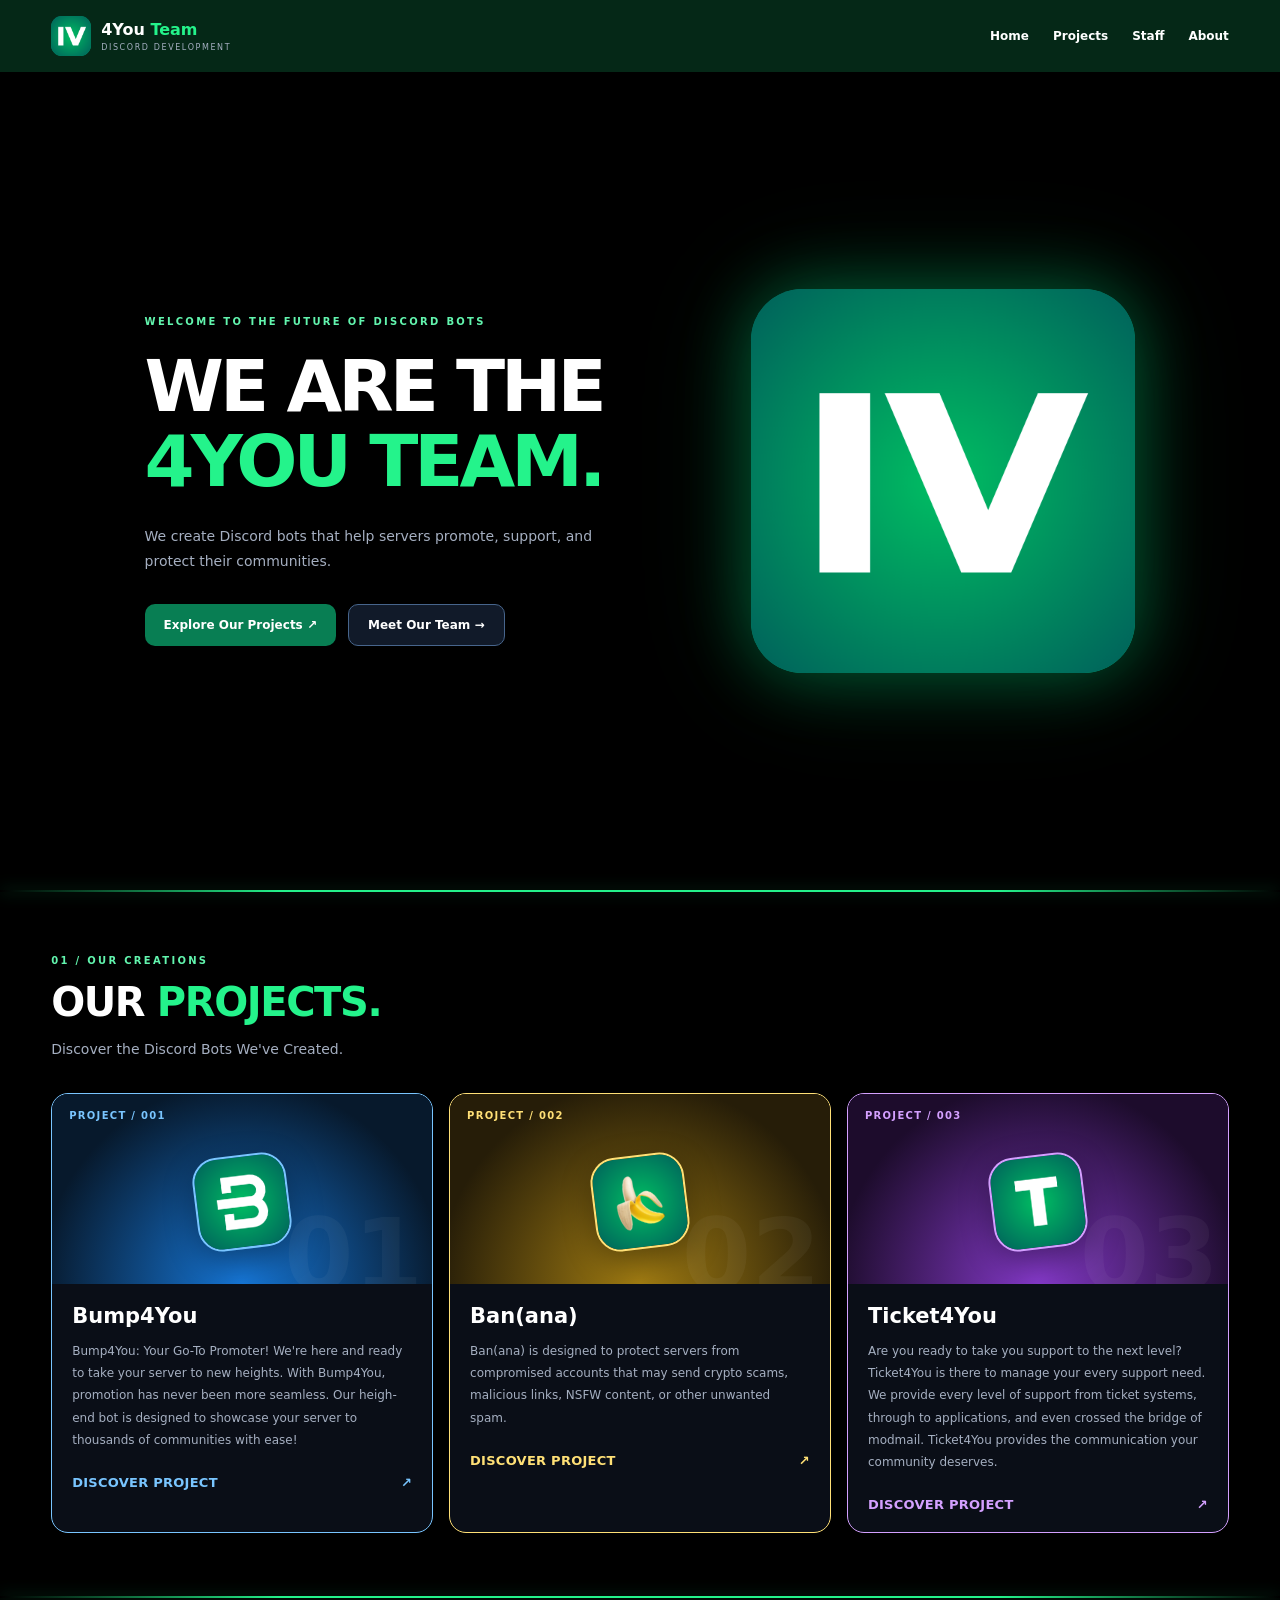
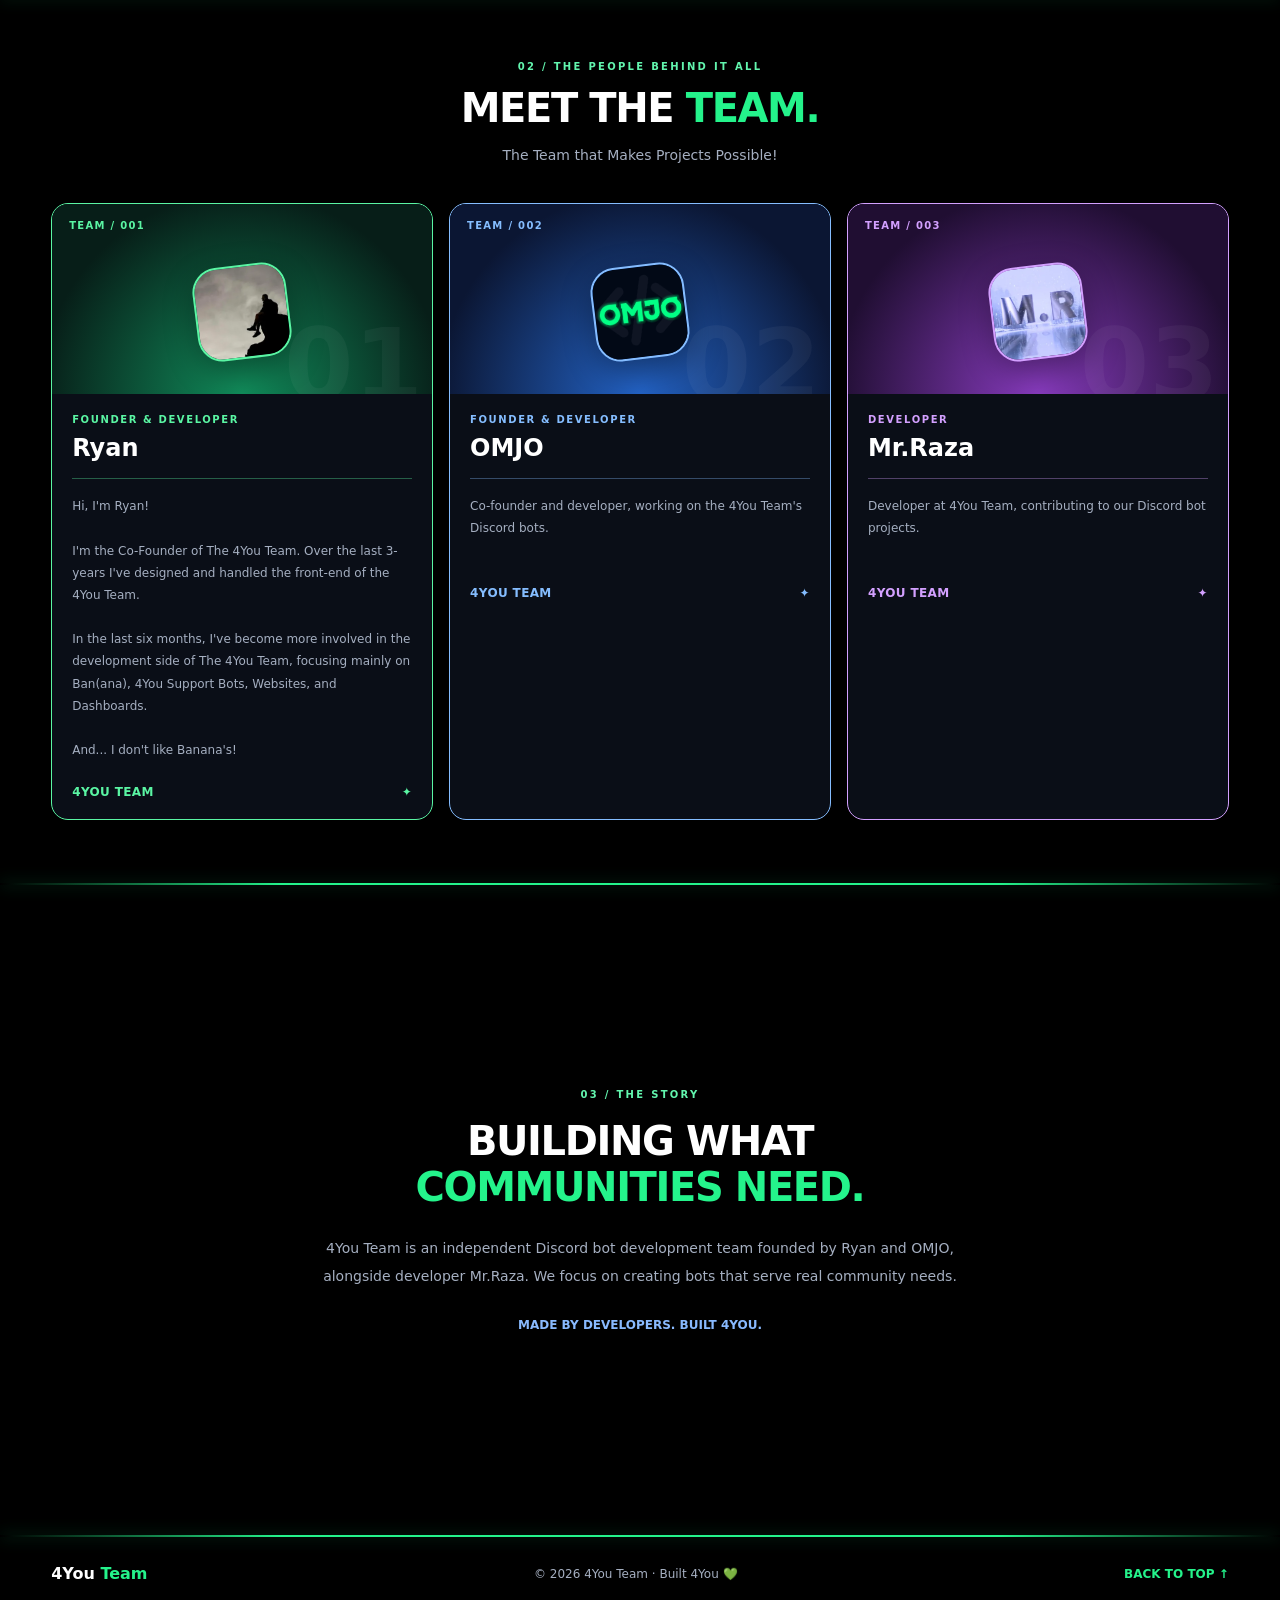
==== index.html @ 7d2b7ed6 "Enhance Ticket4You description and Ryan's profile Updated the description of the Ticket4You project " ====
<!doctype html>
<html lang="en">
<head>
  <meta charset="utf-8">
  <meta name="viewport" content="width=device-width,initial-scale=1">
  <meta name="theme-color" content="#000000">
  <meta name="description" content="4You Team builds Discord bots for growing communities. Explore our projects and meet our developers.">
  <title>4You Team | Discord Development</title>
  <link rel="icon" href="assets/4you-logo.png" type="image/png">
  <link rel="stylesheet" href="style.css">
  <script defer src="config.js"></script>
  <script defer src="app.js"></script>
</head>
<body>
  <header class="topbar">
    <a class="brand" href="#home" aria-label="4You Team, home">
      <span class="logo-frame logo-small"><img data-logo alt="4You Team logo" src="assets/4you-logo.png"></span>
      <span class="brand-words"><strong>4You <em>Team</em></strong><small>DISCORD DEVELOPMENT</small></span>
    </a>
    <nav aria-label="Main navigation"><a href="#home">Home</a><a href="#projects">Projects</a><a href="#staff">Staff</a><a href="#about">About</a></nav>
  </header>
  <main>
    <section id="home" class="hero section-shell">
      <div class="hero-grid">
        <div class="hero-copy">
          <p class="eyebrow">WELCOME TO THE FUTURE OF DISCORD BOTS</p>
          <h1>WE ARE THE<br><span class="green">4YOU TEAM.</span></h1>
          <p class="intro">We create Discord bots that help servers promote, support, and protect their communities.</p>
          <div class="actions"><a class="btn" href="#projects" data-link="links.home">Explore Our Projects ↗</a><a class="btn btn-alt" href="#staff" data-link="links.staff">Meet Our Team →</a></div>
        </div>
        <div class="hero-logo-column"><span class="logo-frame logo-hero"><img data-logo alt="4You Team logo" src="assets/4you-logo.png"></span></div>
      </div>
    </section>
    <div class="glowline" aria-hidden="true"></div>
    <section id="projects" class="section-shell section-pad">
      <p class="eyebrow">01 / OUR CREATIONS</p><h2>OUR <span class="green">PROJECTS.</span></h2>
      <p class="section-subtitle">Discover the Discord Bots We've Created.</p>
      <div class="card-grid">
        <article class="card" style="--accent:#79c5ff;--bloom:#1676d6;--deep:#07192c">
          <div class="card-art"><div class="card-label">PROJECT / 001</div><div class="card-center"><div class="card-icon" data-image="projects.bump4you.image"><img src="assets/bump4you.png" alt="bump4you custom image" loading="eager"></div></div><span class="art-number">01</span></div>
          <div class="card-body"><h3>Bump4You</h3><p>Bump4You: Your Go-To Promoter! We're here and ready to take your server to new heights. With Bump4You, promotion has never been more seamless. Our heigh-end bot is designed to showcase your server to thousands of communities with ease!</p><a class="project-link" href="projects/bump4you.html" aria-label="Discover Bump4You">DISCOVER PROJECT <span>↗</span></a></div>
        </article>
        <article class="card" style="--accent:#ffe076;--bloom:#a17c12;--deep:#261d08">
          <div class="card-art"><div class="card-label">PROJECT / 002</div><div class="card-center"><div class="card-icon" data-image="projects.banana.image"><img src="assets/banana.png" alt="banana custom image" loading="eager"></div></div><span class="art-number">02</span></div>
          <div class="card-body"><h3>Ban(ana)</h3><p>Ban(ana) is designed to protect servers from compromised accounts that may send crypto scams, malicious links, NSFW content, or other unwanted spam.</p><a class="project-link" href="projects/banana.html" aria-label="Discover Ban(ana)">DISCOVER PROJECT <span>↗</span></a></div>
        </article>
        <article class="card" style="--accent:#d4a0ff;--bloom:#8439c8;--deep:#1d0c2c">
          <div class="card-art"><div class="card-label">PROJECT / 003</div><div class="card-center"><div class="card-icon" data-image="projects.ticket4you.image"><img src="assets/ticket4you.png" alt="ticket4you custom image" loading="eager"></div></div><span class="art-number">03</span></div>
          <div class="card-body"><h3>Ticket4You</h3><p>Are you ready to take you support to the next level? Ticket4You is there to manage your every support need. We provide every level of support from ticket systems, through to applications, and even crossed the bridge of modmail. Ticket4You provides the communication your community deserves. </p><a class="project-link" href="projects/ticket4you.html" aria-label="Discover Ticket4You">DISCOVER PROJECT <span>↗</span></a></div>
        </article>
      </div>
    </section>
    <div class="glowline" aria-hidden="true"></div>
    <section id="staff" class="section-shell section-pad">
      <div class="section-heading-centered"><p class="eyebrow">02 / THE PEOPLE BEHIND IT ALL</p><h2>MEET THE <span class="green">TEAM.</span></h2><p class="section-subtitle">The Team that Makes Projects Possible!</p></div>
      <div class="card-grid">
        <article class="card" style="--accent:#5af5a3;--bloom:#118b5a;--deep:#071e18"><div class="card-art"><div class="card-label">TEAM / 001</div><div class="card-center"><div class="card-icon initial" data-image="team.ryan.image"><img src="assets/ryan.webp" alt="ryan custom image" loading="eager"></div></div><span class="art-number">01</span></div><div class="card-body team-body"><p class="role">FOUNDER &amp; DEVELOPER</p><h3>Ryan</h3><div class="thin-rule"></div><p>Hi, I'm Ryan!<br><br>I'm the Co-Founder of The 4You Team. Over the last 3-years I've designed and handled the front-end of the 4You Team.<br><br>In the last six months, I've become more involved in the development side of The 4You Team, focusing mainly on Ban(ana), 4You Support Bots, Websites, and Dashboards.<br><br>And... I don't like Banana's!</p><a class="team-profile" data-link="team.ryan.profile" data-optional hidden>VIEW PROFILE ↗</a><div class="team-footer">4YOU TEAM <span>✦</span></div></div></article>
        <article class="card" style="--accent:#85bdff;--bloom:#2362c4;--deep:#0b1633"><div class="card-art"><div class="card-label">TEAM / 002</div><div class="card-center"><div class="card-icon initial" data-image="team.omjo.image"><img src="assets/omjo.webp" alt="omjo custom image" loading="eager"></div></div><span class="art-number">02</span></div><div class="card-body team-body"><p class="role">FOUNDER &amp; DEVELOPER</p><h3>OMJO</h3><div class="thin-rule"></div><p>Co-founder and developer, working on the 4You Team's Discord bots.</p><a class="team-profile" data-link="team.omjo.profile" data-optional hidden>VIEW PROFILE ↗</a><div class="team-footer">4YOU TEAM <span>✦</span></div></div></article>
        <article class="card" style="--accent:#d3a0ff;--bloom:#873bbd;--deep:#200e32"><div class="card-art"><div class="card-label">TEAM / 003</div><div class="card-center"><div class="card-icon initial" data-image="team.mrraza.image"><img src="assets/mrraza.webp" alt="mrraza custom image" loading="eager"></div></div><span class="art-number">03</span></div><div class="card-body team-body"><p class="role">DEVELOPER</p><h3>Mr.Raza</h3><div class="thin-rule"></div><p>Developer at 4You Team, contributing to our Discord bot projects.</p><a class="team-profile" data-link="team.mrraza.profile" data-optional hidden>VIEW PROFILE ↗</a><div class="team-footer">4YOU TEAM <span>✦</span></div></div></article>
      </div>
    </section>
    <div class="glowline" aria-hidden="true"></div>
    <section id="about" class="section-shell about section-pad"><div class="about-inner"><p class="eyebrow">03 / THE STORY</p><h2>BUILDING WHAT<br><span class="green">COMMUNITIES NEED.</span></h2><p>4You Team is an independent Discord bot development team founded by Ryan and OMJO, alongside developer Mr.Raza. We focus on creating bots that serve real community needs.</p><strong>MADE BY DEVELOPERS. BUILT 4YOU.</strong></div></section>
    <div class="glowline" aria-hidden="true"></div>
  </main>
  <footer class="footer section-shell"><strong>4You <span class="green">Team</span></strong><span>© 2026 4You Team · Built 4You 💚</span><a href="#home" data-link="links.footer">BACK TO TOP ↑</a></footer>
</body>
</html>
---- style.css ----
:root{--green:#24f38b;--muted:#a5afc1;color-scheme:dark}*{box-sizing:border-box}html{scroll-behavior:smooth}body{margin:0;background:#000;color:#fff;font-family:Inter,ui-sans-serif,system-ui,-apple-system,"Segoe UI",sans-serif}a{color:inherit;text-decoration:none}img{display:block;max-width:100%}.green{color:var(--green)}.eyebrow{margin:0;color:#62f5ae;font-size:10px;letter-spacing:2.3px;font-weight:800}.section-shell{padding-left:clamp(20px,4vw,56px);padding-right:clamp(20px,4vw,56px)}section{scroll-margin-top:80px}.topbar{position:sticky;top:0;z-index:20;background:rgba(12,85,49,.48);backdrop-filter:blur(18px);-webkit-backdrop-filter:blur(18px);padding:16px clamp(20px,4vw,56px);display:flex;align-items:center;justify-content:space-between;gap:16px}.brand{display:flex;align-items:center;gap:10px;flex-shrink:0}.brand-words strong{display:block;font-size:16px;line-height:1.2}.brand-words em{font-style:normal;color:var(--green)}.brand-words small{display:block;margin-top:3px;color:var(--muted);font-size:8px;letter-spacing:.2em}.topbar nav{display:flex;flex-wrap:wrap;gap:clamp(9px,2vw,24px);justify-content:flex-end}.topbar nav a{font-size:12px;font-weight:650;transition:color .2s}.topbar nav a:hover,.topbar nav a:focus-visible{color:var(--green)}.logo-frame{display:flex;align-items:center;justify-content:center;overflow:hidden;background:linear-gradient(145deg,#007b67,#00ae6b);flex-shrink:0}.logo-frame img{width:100%;height:100%;object-fit:contain}.logo-small{width:40px;height:40px;border-radius:11px}.logo-hero{width:208px;height:208px;border-radius:32px;box-shadow:0 0 70px #00f58b55,0 0 120px #00f58b22}.hero{padding-top:88px;padding-bottom:88px}.hero-grid{display:grid;grid-template-columns:minmax(0,1fr) minmax(0,1fr);gap:36px;align-items:start}.hero h1{font-size:clamp(42px,6vw,72px);line-height:1.04;letter-spacing:-.055em;margin:22px 0 0;font-weight:900}.intro{color:var(--muted);font-size:14px;line-height:1.8;margin:25px 0 0;max-width:450px}.actions{display:flex;gap:12px;flex-wrap:wrap;margin-top:30px}.btn{display:inline-flex;align-items:center;justify-content:center;background:#087e53;border-radius:10px;padding:13px 19px;font-size:12px;font-weight:800;transition:transform .22s ease}.btn:hover,.btn:focus-visible{transform:scale(1.065)}.btn-alt{background:#111a29;border:1px solid #47658c}.people{display:flex;align-items:center;gap:13px;margin-top:36px;color:var(--muted);font-size:12px}.mini-avatars{display:flex;padding-left:2px}.mini-avatars span{width:32px;height:32px;border-radius:50%;border:2px solid #0b2115;display:flex;align-items:center;justify-content:center;font-size:12px;font-weight:800;margin-left:-2px;color:#fff}.mini-avatars span:nth-child(1){background:#124d30}.mini-avatars span:nth-child(2){background:#263c79}.mini-avatars span:nth-child(3){background:#58347d}.hero-logo-column{display:flex;align-items:center;justify-content:center;align-self:stretch;padding:30px 0 60px}.glowline{height:2px;background:linear-gradient(90deg,transparent,#24f38b 22%,#24f38b 78%,transparent);box-shadow:0 0 15px #24f38b66}.section-pad{padding-top:66px;padding-bottom:66px}h2{font-size:clamp(30px,4vw,40px);font-weight:900;line-height:1.15;margin:13px 0 0;letter-spacing:-.035em}.section-subtitle{color:var(--muted);font-size:14px;margin:16px 0 36px}.card-grid{display:grid;grid-template-columns:repeat(3,minmax(0,1fr));gap:16px}.card{border:1px solid var(--accent);border-radius:17px;overflow:hidden;background:#0a0e17;min-width:0;transition:transform .25s ease}.card:hover{transform:translateY(-6px)}.card-art{height:180px;position:relative;overflow:hidden;background:radial-gradient(circle at 50% 100%,var(--bloom),var(--deep) 75%);display:flex;flex-direction:column}.card-label{height:43px;flex-shrink:0;display:flex;align-items:center;padding:0 17px;color:var(--accent);font-size:10px;font-weight:800;letter-spacing:1.3px}.card-center{flex:1;display:flex;align-items:center;justify-content:center;position:relative;z-index:1}.card-icon{width:94px;height:94px;border-radius:25px;display:flex;align-items:center;justify-content:center;color:#fff;border:2px solid var(--accent);background:linear-gradient(145deg,var(--bloom),var(--deep));box-shadow:0 10px 32px #0005;transform:translateY(-9px) rotate(-7deg);transition:transform .25s ease;overflow:hidden}.card:hover .card-icon{transform:translateY(-9px) rotate(0) scale(1.08)}.card-icon svg{width:48px;height:48px;stroke:currentColor;stroke-width:2.2;fill:none;stroke-linecap:round;stroke-linejoin:round}.card-icon.initial{font-size:48px;font-weight:900}.card-icon img{width:100%;height:100%;object-fit:cover}.art-number{position:absolute;bottom:-22px;right:9px;font-size:100px;line-height:1;font-weight:900;color:#ffffff0b;pointer-events:none}.card-body{padding:20px}.card-body h3{font-size:21px;font-weight:900;margin:0}.card-body>p:not(.role){color:var(--muted);font-size:12px;line-height:1.85;margin:12px 0 24px}.project-link{display:flex;align-items:center;justify-content:space-between;color:var(--accent);font-size:13px;font-weight:800;letter-spacing:.02em}.project-link:not([href]){cursor:default;opacity:.85}.project-link[href]:hover{text-decoration:underline}.section-heading-centered{text-align:center}.section-heading-centered .section-subtitle{margin-bottom:40px}.team-body .role{font-size:10px;font-weight:850;letter-spacing:.16em;color:var(--accent);margin:0 0 9px}.team-body h3{font-size:24px}.thin-rule{height:1px;background:color-mix(in srgb,var(--accent) 35%,transparent);margin:16px 0}.team-body>p:not(.role){margin:0;min-height:67px}.team-footer{display:flex;justify-content:space-between;margin-top:24px;color:var(--accent);font-size:12px;font-weight:900;letter-spacing:.03em}.about{padding-top:90px;padding-bottom:90px;text-align:center}.about-inner{max-width:670px;margin:auto}.about h2{margin-top:18px}.about-inner>p:not(.eyebrow){color:var(--muted);font-size:14px;line-height:2;margin:24px auto 0}.about strong{display:block;color:#89baff;font-size:12px;margin-top:28px}.footer{display:flex;align-items:center;justify-content:space-between;flex-wrap:wrap;gap:15px;padding-top:27px;padding-bottom:27px;color:var(--muted);font-size:12px}.footer strong{color:white;font-size:16px}.footer a{color:var(--green);font-weight:800}.footer a:hover{text-decoration:underline}:focus-visible{outline:2px solid var(--green);outline-offset:4px}
@media(max-width:760px){.card-grid{grid-template-columns:1fr;max-width:490px;margin-left:auto;margin-right:auto}.hero{padding-top:70px;padding-bottom:70px}.hero-grid{gap:12px}.hero h1{font-size:clamp(38px,6vw,58px)}}
@media(max-width:620px){.topbar{padding:13px 17px;gap:9px}.topbar nav{gap:9px}.topbar nav a{font-size:10px}.brand-words strong{font-size:13px}.brand-words small{font-size:7px}.logo-small{width:36px;height:36px}.hero-grid{grid-template-columns:1fr}.hero-logo-column{padding:34px 0 8px}.hero{padding-top:66px;padding-bottom:66px}.people{align-items:flex-start}.footer{justify-content:center;text-align:center}.section-pad{padding-top:60px;padding-bottom:60px}}
@media(prefers-reduced-motion:reduce){html{scroll-behavior:auto}*,*:before,*:after{transition:none!important;animation:none!important}}

/* Project detail pages: white text on dark surfaces, coloured accents. */
.project-page{color:#fff}.project-page h1,.project-page h2,.project-page h3,.project-page .topbar,.project-page .btn{color:#fff}
.detail-hero{padding-top:64px;padding-bottom:76px;background:radial-gradient(ellipse at 75% 55%,var(--detail-bloom) 0%,var(--detail-deep) 43%,#000 84%)}
.detail-crumb,.detail-eyebrow{color:var(--detail-accent);font-size:10px;font-weight:850;letter-spacing:2px}.detail-crumb{margin-bottom:28px}.detail-crumb a:hover{text-decoration:underline}
.detail-hero-grid{display:grid;grid-template-columns:1.5fr 1fr;align-items:center;gap:36px}.detail-pill{display:inline-flex;border:1px solid var(--detail-accent);background:#ffffff13;border-radius:99px;padding:8px 13px;font-size:10px;letter-spacing:1px;font-weight:850;color:#fff}
.detail-hero h1{font-size:clamp(43px,7vw,78px);font-weight:950;letter-spacing:-.06em;line-height:1.08;margin:20px 0}.detail-hero h1 span,.detail-section h2 span{color:var(--detail-accent)}
.detail-description{color:#c3cfdd;font-size:14px;line-height:1.9;max-width:690px}.detail-hero .detail-description{max-width:490px}.detail-art{display:flex;justify-content:center;padding:35px 10px}.detail-badge{width:136px;height:136px;display:grid;place-items:center;border:2px solid var(--detail-accent);border-radius:32px;background:linear-gradient(140deg,var(--detail-bloom),var(--detail-deep));transform:rotate(-7deg);box-shadow:0 0 48px var(--detail-bloom);overflow:hidden}.detail-badge svg{width:72px;height:72px;stroke:#fff;stroke-width:1.8;fill:none;stroke-linecap:round;stroke-linejoin:round}.detail-badge img{width:100%;height:100%;object-fit:cover}
.detail-section{padding-top:70px;padding-bottom:70px}.detail-section h2{margin:14px 0 20px;font-size:clamp(29px,5vw,41px)}.detail-feature-grid{display:grid;grid-template-columns:repeat(3,minmax(0,1fr));gap:14px;margin-top:30px}.detail-feature{min-width:0;background:#09111b;border:1px solid #294660;border-radius:15px;padding:22px;transition:transform .2s,border-color .2s}.detail-feature:hover{transform:translateY(-5px);border-color:var(--detail-accent)}.feature-symbol{font-size:29px;line-height:1;color:var(--detail-accent);margin-bottom:18px}.detail-feature h3{font-size:16px;font-weight:850;margin:0 0 11px;color:#fff}.detail-feature p{color:#c3cfdd;font-size:12px;line-height:1.8;margin:0}.detail-note{font-size:11px;color:#98a5b8;margin-top:22px}.detail-cta{text-align:center}.detail-cta .detail-description{margin:0 auto 24px}.detail-cta .actions{justify-content:center}.team-profile{display:inline-block;margin-top:18px;color:var(--accent);font-size:12px;font-weight:800}.team-profile:hover{text-decoration:underline}[hidden]{display:none!important}
@media(max-width:700px){.detail-hero-grid{grid-template-columns:1fr}.detail-art{justify-content:flex-start;padding:26px 12px 0}.detail-feature-grid{grid-template-columns:repeat(2,minmax(0,1fr))}}
@media(max-width:430px){.detail-feature-grid{grid-template-columns:1fr}.detail-hero{padding-top:45px;padding-bottom:55px}}

/* Show invite/support buttons before URLs are configured, without dead links. */
a[data-always-show][aria-disabled='true']{opacity:.65;cursor:not-allowed;pointer-events:none}

/* Responsive viewport layout — scales without clipping content. */
html{scroll-padding-top:clamp(70px,9vh,110px)}
body{min-width:0;overflow-x:clip}
main,section,.section-shell,.hero-grid,.detail-hero-grid,.card-grid,.detail-feature-grid{min-width:0}
.topbar{min-height:clamp(62px,8vh,82px);row-gap:12px}
.topbar nav{min-width:0}
.hero{min-height:clamp(510px,calc(100svh - 82px),900px);display:flex;flex-direction:column;justify-content:center;padding-block:clamp(50px,7vh,95px)}
.hero-grid{width:100%;align-items:center}
.hero-logo-column{padding-block:clamp(10px,3vh,42px)}
.logo-hero{width:clamp(125px,19vw,225px);height:clamp(125px,19vw,225px)}
.section-pad,.about,.detail-section{padding-block:clamp(50px,7vh,95px)}
.section-pad,.about{min-height:min(650px,85svh);display:flex;flex-direction:column;justify-content:center}
.card-grid{width:100%}
.card-art{height:clamp(145px,19vw,190px)}
.detail-hero{min-height:clamp(500px,calc(100svh - 82px),880px);display:flex;flex-direction:column;justify-content:center;padding-block:clamp(50px,7vh,85px)}
.detail-hero-grid{width:100%}
.detail-section{min-height:min(480px,70svh);display:flex;flex-direction:column;justify-content:center}
.detail-feature-grid{grid-template-columns:repeat(3,minmax(0,1fr));width:100%}
.detail-feature{overflow-wrap:anywhere}
.detail-badge{width:clamp(110px,13vw,165px);height:clamp(110px,13vw,165px)}
.detail-badge svg{max-width:55%;max-height:55%}
.btn{max-width:100%;text-align:center;white-space:normal}
@media(min-width:1500px){.section-shell{padding-inline:max(56px,calc((100vw - 1450px)/2))}.topbar{padding-inline:max(56px,calc((100vw - 1450px)/2))}.hero h1{font-size:clamp(64px,5vw,94px)}.detail-hero h1{font-size:clamp(70px,5vw,100px)}.card-grid{gap:22px}.detail-feature-grid{gap:20px}}
@media(max-width:950px){.detail-feature-grid{grid-template-columns:repeat(2,minmax(0,1fr))}.card-grid{gap:12px}.card-body{padding:16px}.hero-grid{gap:20px}}
@media(max-width:760px){.card-grid{grid-template-columns:repeat(2,minmax(0,1fr));max-width:none}.hero{min-height:0}.section-pad,.about{min-height:0}.detail-section{min-height:0}.detail-hero{min-height:0}}
@media(max-width:620px){.topbar{position:relative;align-items:flex-start}.topbar nav{width:100%;justify-content:flex-start;gap:12px}.topbar nav a{font-size:12px}.hero-grid,.detail-hero-grid{grid-template-columns:1fr}.hero-logo-column{padding:25px 0 0}.hero{padding-block:55px}.detail-hero{padding-block:55px}.detail-art{justify-content:center;padding:20px 0 0}.card-grid{grid-template-columns:1fr;max-width:490px;margin-inline:auto}.detail-feature-grid{grid-template-columns:repeat(2,minmax(0,1fr))}.detail-feature{padding:17px}.section-pad,.about,.detail-section{padding-block:55px}section{scroll-margin-top:18px}}
@media(max-width:430px){.detail-feature-grid{grid-template-columns:1fr}.actions{gap:10px}.actions .btn{flex:1 1 145px}.detail-hero h1{font-size:clamp(38px,12vw,55px);overflow-wrap:anywhere}.hero h1{font-size:clamp(36px,11vw,52px)}.section-shell{padding-inline:18px}.detail-badge{width:122px;height:122px}}
@media(max-height:620px) and (min-width:621px){.hero,.detail-hero{min-height:0;padding-block:48px}.section-pad,.about,.detail-section{min-height:0;padding-block:48px}}

/* Larger hero artwork on desktop and bot detail pages, responsive on small screens */
.hero-logo-column .logo-hero{width:clamp(220px,30vw,390px);height:clamp(220px,30vw,390px);border-radius:clamp(28px,4vw,52px)}
.detail-art .detail-badge{width:clamp(190px,25vw,320px);height:clamp(190px,25vw,320px);border-radius:clamp(30px,4vw,55px)}
.detail-art .detail-badge svg{width:48%;height:48%;max-width:none;max-height:none}
.detail-art{display:flex;align-items:center;justify-content:center}
@media(max-width:620px){.hero-logo-column .logo-hero{width:clamp(190px,58vw,280px);height:clamp(190px,58vw,280px)}.detail-art .detail-badge{width:clamp(185px,55vw,255px);height:clamp(185px,55vw,255px)}}
.coming-soon{display:inline-flex;align-items:center;justify-content:center;border:1px solid #d4a0ff;color:#fff;background:#5b2a80;border-radius:10px;padding:14px 24px;font-weight:900;font-size:13px;letter-spacing:.08em}

/* Match bot detail hero artwork to the homepage hero logo. */
@media (min-width: 621px) {
  .detail-hero-grid { grid-template-columns: minmax(0, 1fr) minmax(0, 1fr); align-items: center; gap: 36px; }
  .detail-art { align-self: stretch; padding: clamp(10px,3vh,42px) 0; }
}
.detail-art { display: flex; align-items: center; justify-content: center; }
.detail-art .detail-badge {
  width: clamp(220px,30vw,390px); height: clamp(220px,30vw,390px);
  border-radius: clamp(28px,4vw,52px); transform: none;
  box-shadow: 0 0 70px color-mix(in srgb, var(--detail-accent) 34%, transparent), 0 0 120px color-mix(in srgb, var(--detail-accent) 14%, transparent);
}
@media (max-width:620px) {
  .detail-art { padding: 25px 0 0; }
  .detail-art .detail-badge { width: clamp(190px,58vw,280px); height: clamp(190px,58vw,280px); }
}

/* Bot hero logos match the homepage IV logo: flat, centered and same dimensions. */
.detail-art { display:flex; align-items:center; justify-content:center; align-self:stretch; padding:clamp(10px,3vh,42px) 0; }
.detail-art .detail-badge {
  width:clamp(220px,30vw,390px); height:clamp(220px,30vw,390px);
  border-radius:clamp(28px,4vw,52px);
  transform:none !important; rotate:none !important; translate:none !important;
  border:0; background:linear-gradient(145deg,#007b67,#00ae6b);
  box-shadow:0 0 70px #00f58b55,0 0 120px #00f58b22;
}
.detail-art .detail-badge img {width:100%;height:100%;object-fit:contain;}
@media(max-width:620px){
  .detail-art {padding:25px 0 0;justify-content:center;}
  .detail-art .detail-badge {width:clamp(190px,58vw,280px);height:clamp(190px,58vw,280px);}
}

/* Project hero artwork: same flat position and dimensions as homepage IV */
.detail-hero-grid .detail-art { align-self:stretch; display:flex; align-items:center; justify-content:center; padding:clamp(10px,3vh,42px) 0; }
.detail-hero-grid .detail-art .detail-badge { width:clamp(220px,30vw,390px); height:clamp(220px,30vw,390px); border-radius:clamp(28px,4vw,52px); transform:none!important; rotate:none!important; translate:none!important; border:0; box-shadow:0 0 70px #00f58b55,0 0 120px #00f58b22; }
.detail-hero-grid .detail-art .detail-badge img {width:100%;height:100%;object-fit:contain;}
@media(max-width:620px){.detail-hero-grid .detail-art .detail-badge{width:clamp(190px,58vw,280px);height:clamp(190px,58vw,280px)}}


/* Bot hero artwork matches the homepage IV artwork exactly. */
.detail-hero-grid { grid-template-columns: minmax(0,1fr) minmax(0,1fr); gap:36px; }
.detail-art { display:flex; align-items:center; justify-content:center; align-self:stretch; padding:clamp(10px,3vh,42px) 0; }
.detail-art .detail-badge {
  width:clamp(220px,30vw,390px); height:clamp(220px,30vw,390px);
  border-radius:clamp(28px,4vw,52px);
  transform:none !important; rotate:none !important; translate:none !important;
  border:0; box-shadow:0 0 70px #00f58b55,0 0 120px #00f58b22;
}
.detail-art .detail-badge img {width:100%;height:100%;object-fit:contain;}
@media(max-width:700px){.detail-hero-grid{grid-template-columns:1fr}}
@media(max-width:620px){
  .detail-art{justify-content:center;padding:25px 0 0}
  .detail-art .detail-badge{width:clamp(190px,58vw,280px);height:clamp(190px,58vw,280px)}
}

/* Homepage and bot hero images share identical dimensions and edge spacing. */
:root { --hero-image-size: clamp(220px, 30vw, 390px); }
.hero-grid, .detail-hero-grid {
  grid-template-columns: minmax(0, 1fr) minmax(0, 1fr);
  gap: 36px;
  align-items: center;
}
.hero-logo-column, .detail-hero-grid .detail-art {
  display: flex;
  align-items: center;
  justify-content: flex-end;
  padding: clamp(10px, 3vh, 42px) 0;
  min-width: 0;
}
.hero-logo-column .logo-hero, .detail-hero-grid .detail-art .detail-badge {
  width: min(100%, var(--hero-image-size));
  height: auto;
  aspect-ratio: 1 / 1;
  flex: 0 1 var(--hero-image-size);
  border-radius: clamp(28px, 4vw, 52px);
  transform: none !important;
  rotate: none !important;
  translate: none !important;
}
.detail-hero-grid .detail-art .detail-badge img { width:100%;height:100%;object-fit:contain; }
@media (max-width:700px) {
  :root { --hero-image-size: clamp(190px, 58vw, 280px); }
  .hero-grid, .detail-hero-grid { grid-template-columns: minmax(0,1fr); }
  .hero-logo-column, .detail-hero-grid .detail-art {
    justify-content: center;
    padding: 25px 0 0;
  }
}

/* Unified perfectly centered hero artwork — homepage and every bot page */
:root { --unified-hero-logo-size: clamp(220px, 30vw, 390px); }
.hero-grid, .detail-hero-grid {
  grid-template-columns: minmax(0,1fr) minmax(0,1fr);
  gap: 36px;
  align-items: stretch;
}
.hero-logo-column, .detail-hero-grid .detail-art {
  display:flex; align-items:center; justify-content:center;
  align-self:stretch; justify-self:stretch;
  padding:0; min-width:0;
}
.hero-logo-column .logo-hero, .detail-hero-grid .detail-art .detail-badge {
  box-sizing:border-box;
  width:min(100%, var(--unified-hero-logo-size));
  height:auto; aspect-ratio:1/1;
  flex:0 1 var(--unified-hero-logo-size);
  border-radius:clamp(28px,4vw,52px);
  transform:none !important; rotate:none !important; translate:none !important;
}
.detail-hero-grid .detail-art .detail-badge img {width:100%;height:100%;object-fit:contain;}
@media(max-width:700px){
  :root {--unified-hero-logo-size:clamp(190px,58vw,280px)}
  .hero-grid,.detail-hero-grid{grid-template-columns:minmax(0,1fr)}
  .hero-logo-column,.detail-hero-grid .detail-art{justify-content:center; padding:28px 0 0;}
}

/* FINAL: identical artwork dimensions, horizontally centered in the space
   between the text and the right page edge, vertically centered beside text. */
:root { --hero-logo-final-size: clamp(220px, 30vw, 390px); }
.hero-grid, .detail-hero-grid {
  display:grid;
  grid-template-columns: minmax(0,1fr) minmax(0,1fr);
  column-gap:36px;
  align-items:center;
}
.hero-logo-column, .detail-hero-grid .detail-art {
  display:flex;
  justify-content:center;
  align-items:center;
  align-self:stretch;
  justify-self:stretch;
  padding:0;
  min-width:0;
}
.hero-logo-column .logo-hero, .detail-hero-grid .detail-art .detail-badge {
  width:min(100%,var(--hero-logo-final-size));
  height:auto;
  aspect-ratio:1;
  flex:0 1 var(--hero-logo-final-size);
  transform:none !important;
  rotate:none !important;
  translate:none !important;
  border-radius:clamp(28px,4vw,52px);
}
.detail-hero-grid .detail-art .detail-badge img {width:100%;height:100%;object-fit:contain;}
@media(max-width:700px){
  :root{--hero-logo-final-size:clamp(190px,58vw,280px)}
  .hero-grid,.detail-hero-grid{grid-template-columns:minmax(0,1fr)}
  .hero-logo-column,.detail-hero-grid .detail-art{padding:28px 0 0;justify-content:center}
}


/* Homepage hero: vertically center the entire left text/button group
   against the center of the large IV logo. */
@media (min-width: 701px) {
  #home .hero-grid {
    grid-template-columns: minmax(0, 1fr) minmax(0, 1fr);
    align-items: center;
  }
  #home .hero-copy {
    display: flex;
    flex-direction: column;
    justify-content: center;
    align-self: center;
    min-width: 0;
  }
  #home .hero-logo-column {
    align-self: center;
    justify-self: stretch;
    padding: 0;
  }
}
@media (max-width: 700px) {
  #home .hero-copy { align-self: auto; }
  #home .hero-logo-column { align-self: center; }
}


/* Homepage hero alignment fix: one shared center line for copy and IV logo.
   No top/bottom offsets or stretched logo column. */
@media (min-width: 701px) {
  #home .hero-grid {
    display: grid;
    grid-template-columns: minmax(0, 1fr) minmax(0, 1fr);
    gap: 36px;
    align-items: center;
  }
  #home .hero-copy {
    display: flex;
    flex-direction: column;
    justify-content: center;
    align-self: center;
    margin: 0;
    padding: 0;
    transform: none;
    min-width: 0;
  }
  #home .hero-logo-column {
    display: flex;
    align-items: center;
    justify-content: center;
    align-self: center;
    justify-self: stretch;
    height: auto;
    margin: 0;
    padding: 0;
    min-width: 0;
  }
  #home .hero-logo-column .logo-hero {
    display: flex;
    width: min(100%, var(--hero-logo-final-size));
    height: auto;
    aspect-ratio: 1 / 1;
    flex: 0 0 auto;
    margin: 0;
    transform: none !important;
  }
}
@media (max-width: 700px) {
  #home .hero-grid { align-items: center; }
  #home .hero-copy { margin: 0; padding: 0; transform: none; }
  #home .hero-logo-column { padding: 28px 0 0; margin: 0; align-self: center; }
}


/* Balanced hero gutters: left copy has the same outside spacing as
   the centered square logo has from the right page edge. */
@media (min-width: 701px) {
  #home .hero-grid > .hero-copy,
  .detail-hero-grid > :first-child:not(.detail-art) {
    padding-inline-start: max(0px, calc((100% - var(--hero-logo-final-size)) / 2));
    padding-inline-end: 0;
    min-width: 0;
    box-sizing: border-box;
  }
  #home .hero-grid, .detail-hero-grid { align-items: center; }
}
@media (max-width: 700px) {
  #home .hero-grid > .hero-copy,
  .detail-hero-grid > :first-child:not(.detail-art) {
    padding-inline: 0;
  }
}
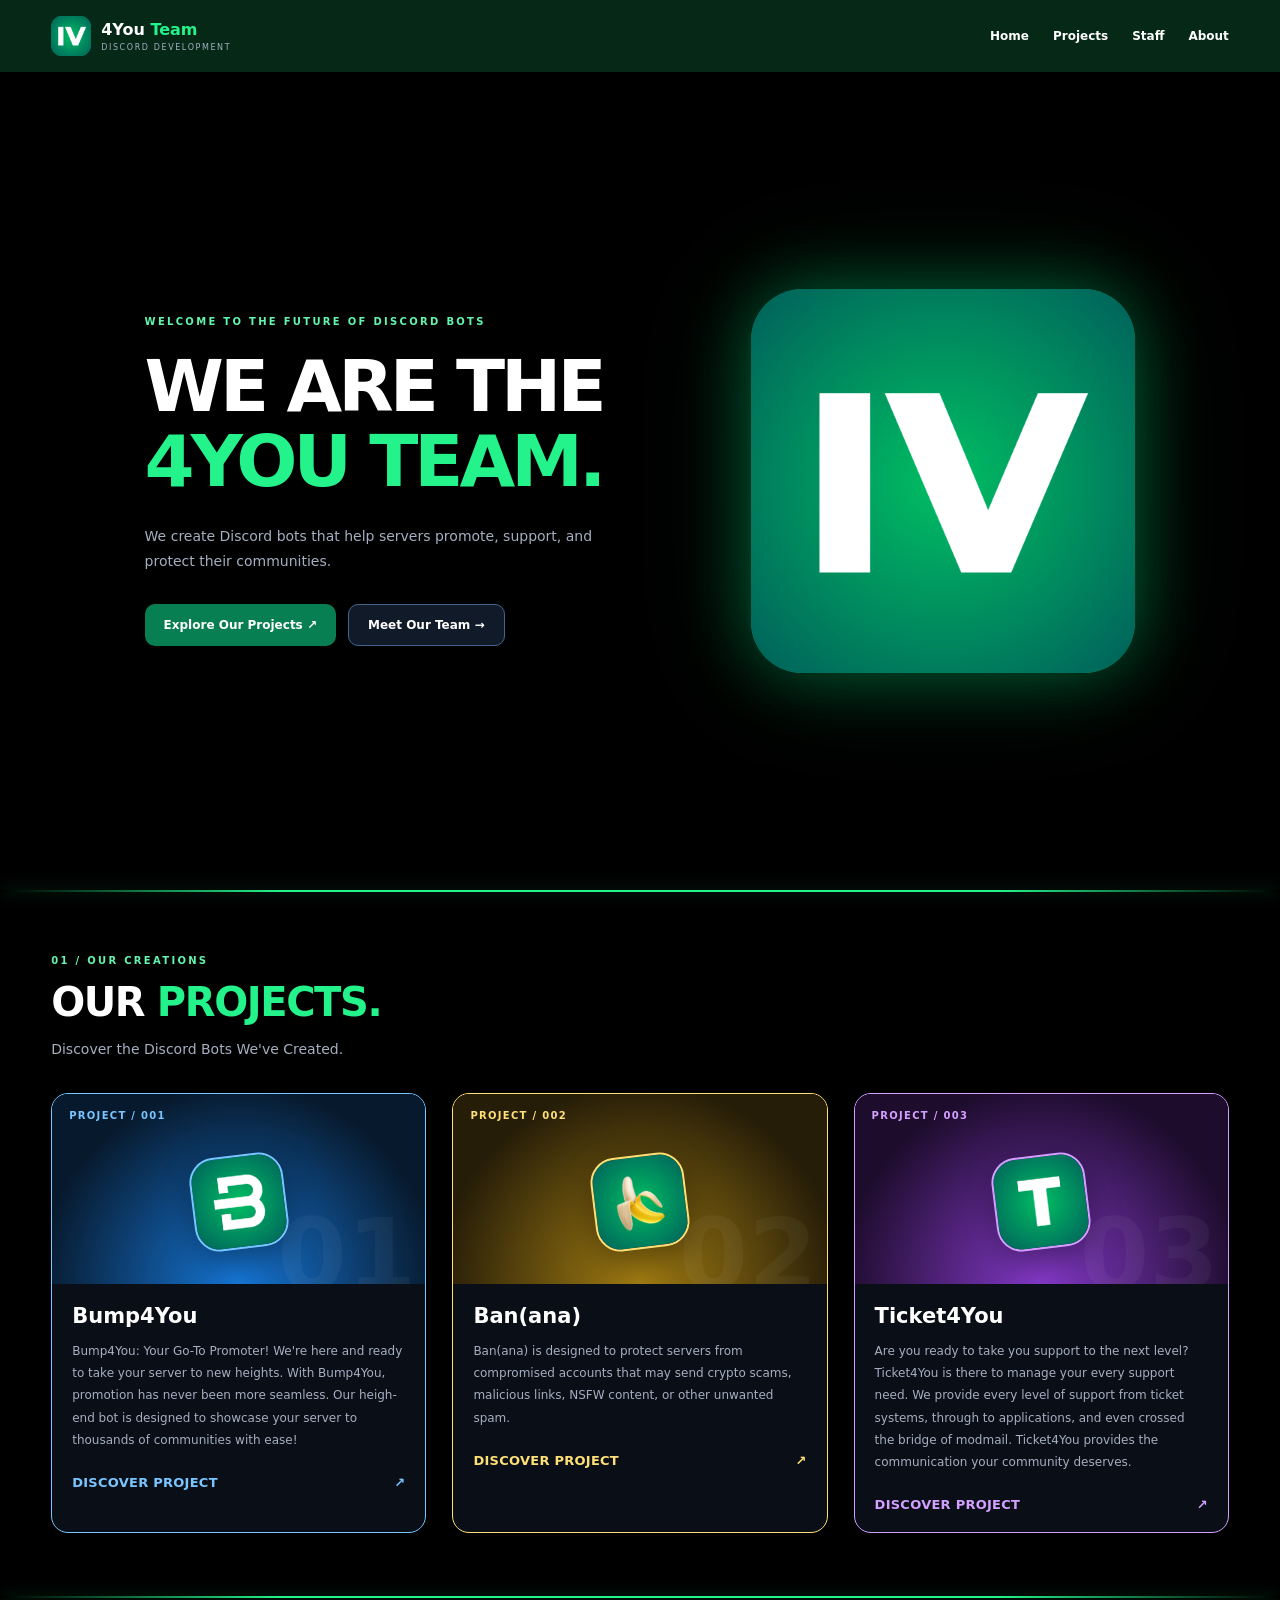
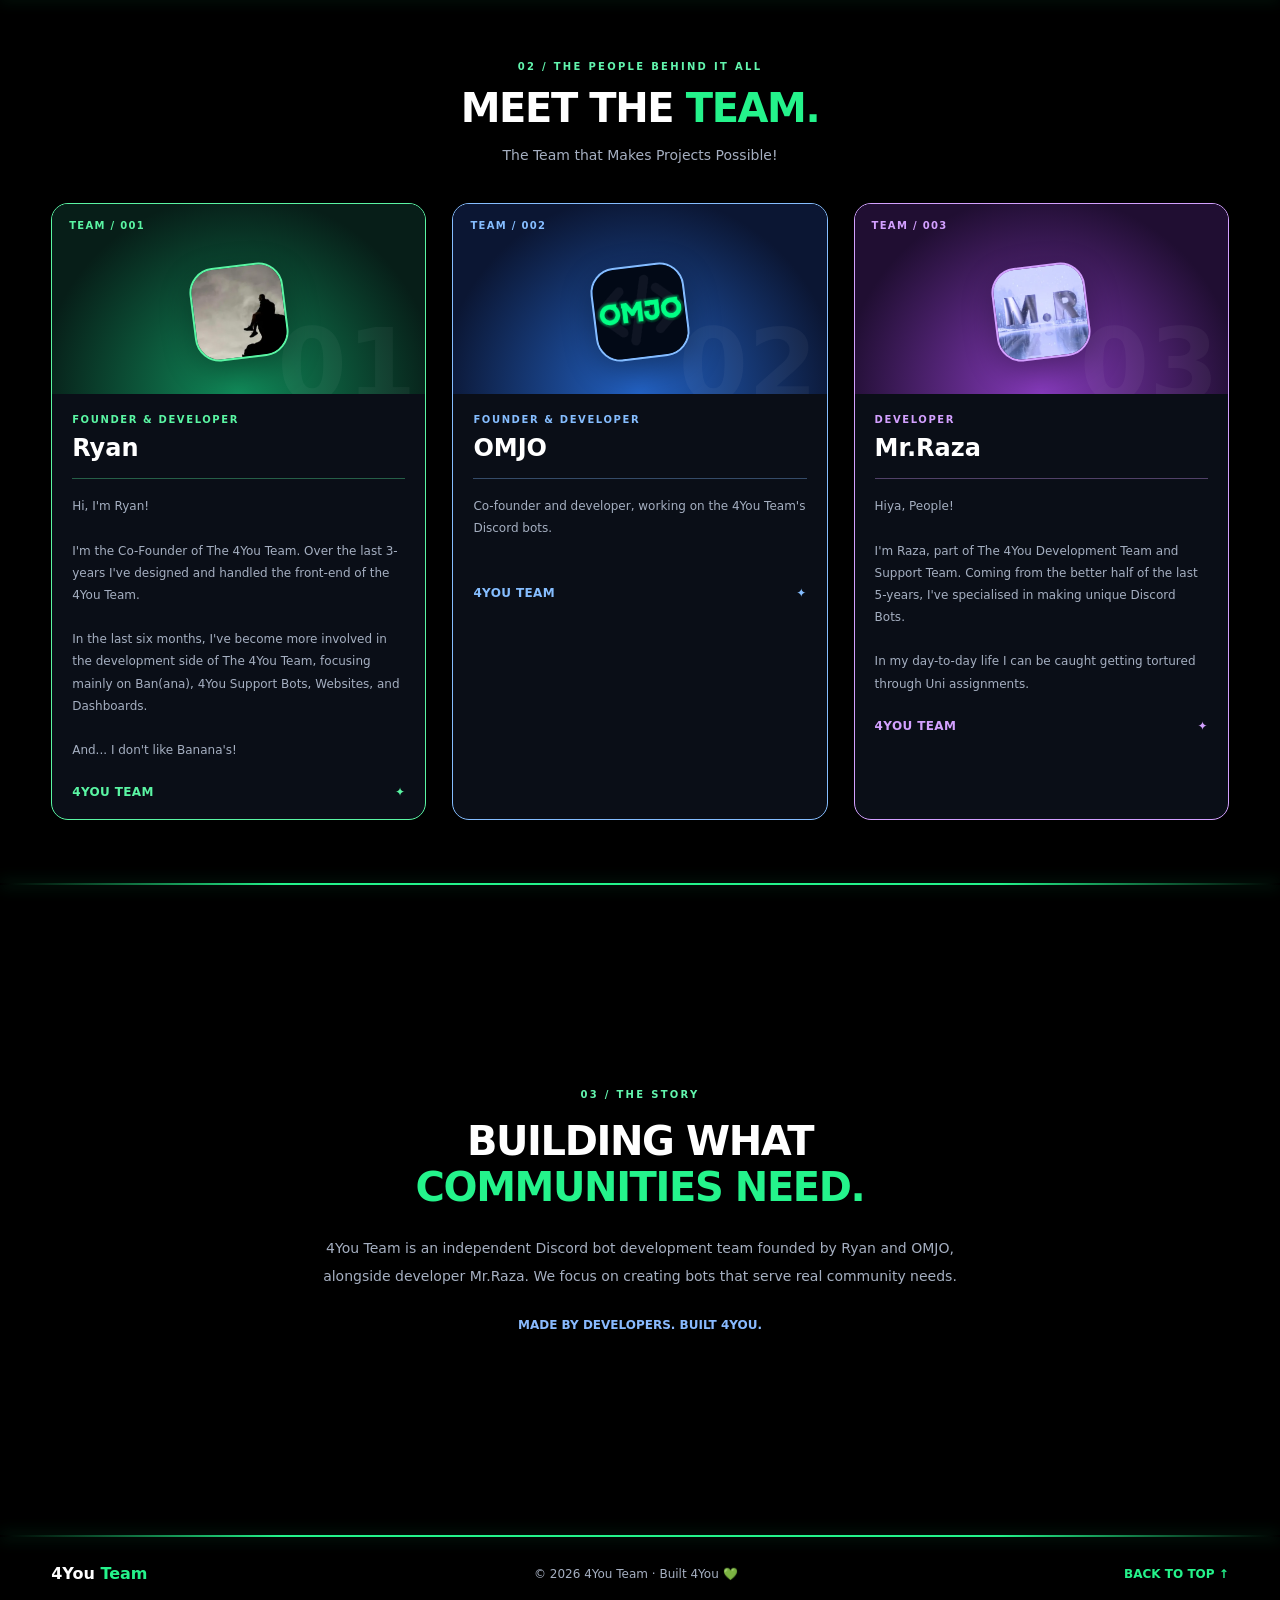
==== commit 9c5fc581: "Update index.html" ====
--- a/index.html
+++ b/index.html
@@ -56,7 +56,7 @@
       <div class="card-grid">
         <article class="card" style="--accent:#5af5a3;--bloom:#118b5a;--deep:#071e18"><div class="card-art"><div class="card-label">TEAM / 001</div><div class="card-center"><div class="card-icon initial" data-image="team.ryan.image"><img src="assets/ryan.webp" alt="ryan custom image" loading="eager"></div></div><span class="art-number">01</span></div><div class="card-body team-body"><p class="role">FOUNDER &amp; DEVELOPER</p><h3>Ryan</h3><div class="thin-rule"></div><p>Hi, I'm Ryan!<br><br>I'm the Co-Founder of The 4You Team. Over the last 3-years I've designed and handled the front-end of the 4You Team.<br><br>In the last six months, I've become more involved in the development side of The 4You Team, focusing mainly on Ban(ana), 4You Support Bots, Websites, and Dashboards.<br><br>And... I don't like Banana's!</p><a class="team-profile" data-link="team.ryan.profile" data-optional hidden>VIEW PROFILE ↗</a><div class="team-footer">4YOU TEAM <span>✦</span></div></div></article>
         <article class="card" style="--accent:#85bdff;--bloom:#2362c4;--deep:#0b1633"><div class="card-art"><div class="card-label">TEAM / 002</div><div class="card-center"><div class="card-icon initial" data-image="team.omjo.image"><img src="assets/omjo.webp" alt="omjo custom image" loading="eager"></div></div><span class="art-number">02</span></div><div class="card-body team-body"><p class="role">FOUNDER &amp; DEVELOPER</p><h3>OMJO</h3><div class="thin-rule"></div><p>Co-founder and developer, working on the 4You Team's Discord bots.</p><a class="team-profile" data-link="team.omjo.profile" data-optional hidden>VIEW PROFILE ↗</a><div class="team-footer">4YOU TEAM <span>✦</span></div></div></article>
-        <article class="card" style="--accent:#d3a0ff;--bloom:#873bbd;--deep:#200e32"><div class="card-art"><div class="card-label">TEAM / 003</div><div class="card-center"><div class="card-icon initial" data-image="team.mrraza.image"><img src="assets/mrraza.webp" alt="mrraza custom image" loading="eager"></div></div><span class="art-number">03</span></div><div class="card-body team-body"><p class="role">DEVELOPER</p><h3>Mr.Raza</h3><div class="thin-rule"></div><p>Developer at 4You Team, contributing to our Discord bot projects.</p><a class="team-profile" data-link="team.mrraza.profile" data-optional hidden>VIEW PROFILE ↗</a><div class="team-footer">4YOU TEAM <span>✦</span></div></div></article>
+        <article class="card" style="--accent:#d3a0ff;--bloom:#873bbd;--deep:#200e32"><div class="card-art"><div class="card-label">TEAM / 003</div><div class="card-center"><div class="card-icon initial" data-image="team.mrraza.image"><img src="assets/mrraza.webp" alt="mrraza custom image" loading="eager"></div></div><span class="art-number">03</span></div><div class="card-body team-body"><p class="role">DEVELOPER</p><h3>Mr.Raza</h3><div class="thin-rule"></div><p>Hiya, People!<br><br>I'm Raza, part of The 4You Development Team and Support Team. Coming from the better half of the last 5-years, I've specialised in making unique Discord Bots.<br><br>In my day-to-day life I can be caught getting tortured through Uni assignments.</p><a class="team-profile" data-link="team.mrraza.profile" data-optional hidden>VIEW PROFILE ↗</a><div class="team-footer">4YOU TEAM <span>✦</span></div></div></article>
       </div>
     </section>
     <div class="glowline" aria-hidden="true"></div>
--- a/style.css
+++ b/style.css
@@ -296,3 +296,21 @@
     padding-inline: 0;
   }
 }
+
+/* Matching spacing for the Projects and Team card rows.
+   Both sections share the same grid gap and symmetric outer gutters. */
+#projects .card-grid, #staff .card-grid {
+  column-gap: 26px;
+  row-gap: 26px;
+}
+@media (max-width: 950px) {
+  #projects .card-grid, #staff .card-grid { column-gap: 20px; row-gap: 20px; }
+}
+@media (max-width: 620px) {
+  #projects .card-grid, #staff .card-grid { column-gap: 18px; row-gap: 18px; }
+}
+
+/* Increased, consistent spacing between bot feature cards */
+.detail-feature-grid { gap: 26px; }
+@media (max-width: 950px) { .detail-feature-grid { gap: 20px; } }
+@media (max-width: 620px) { .detail-feature-grid { gap: 18px; } }
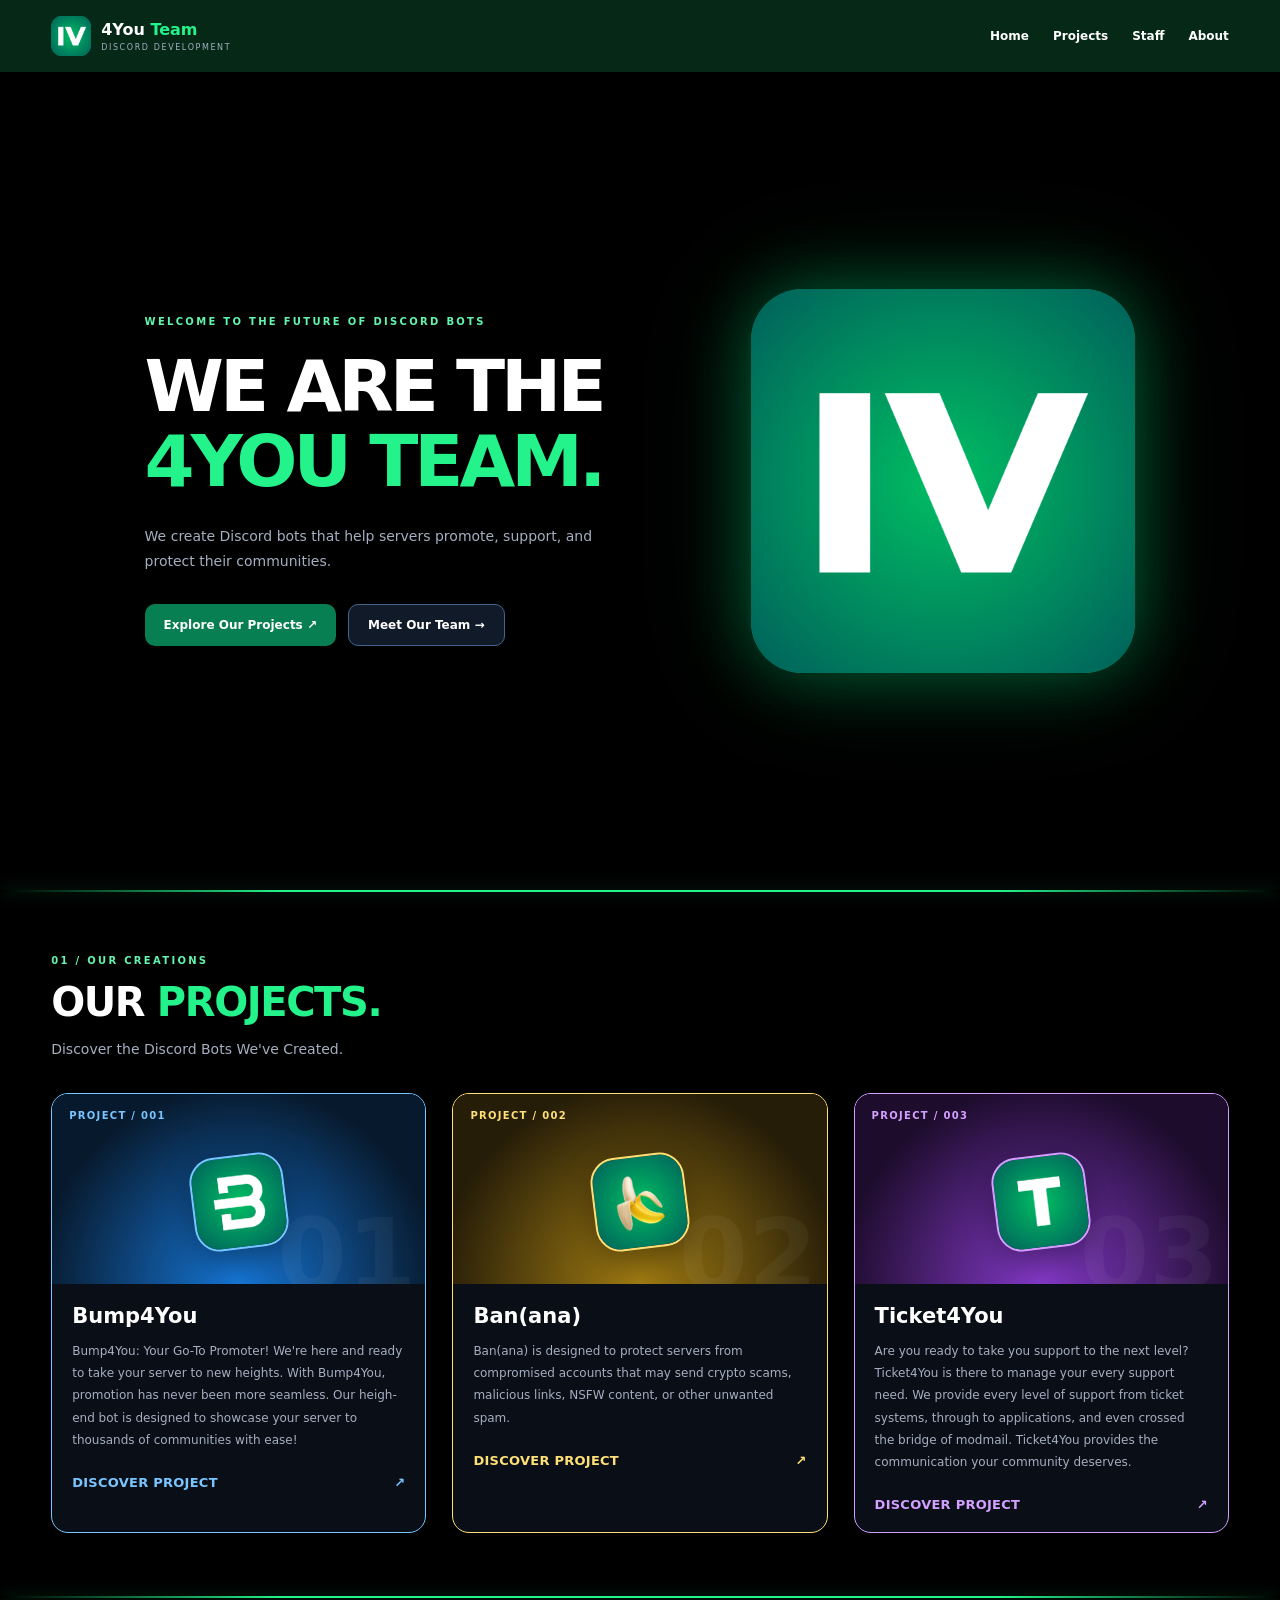
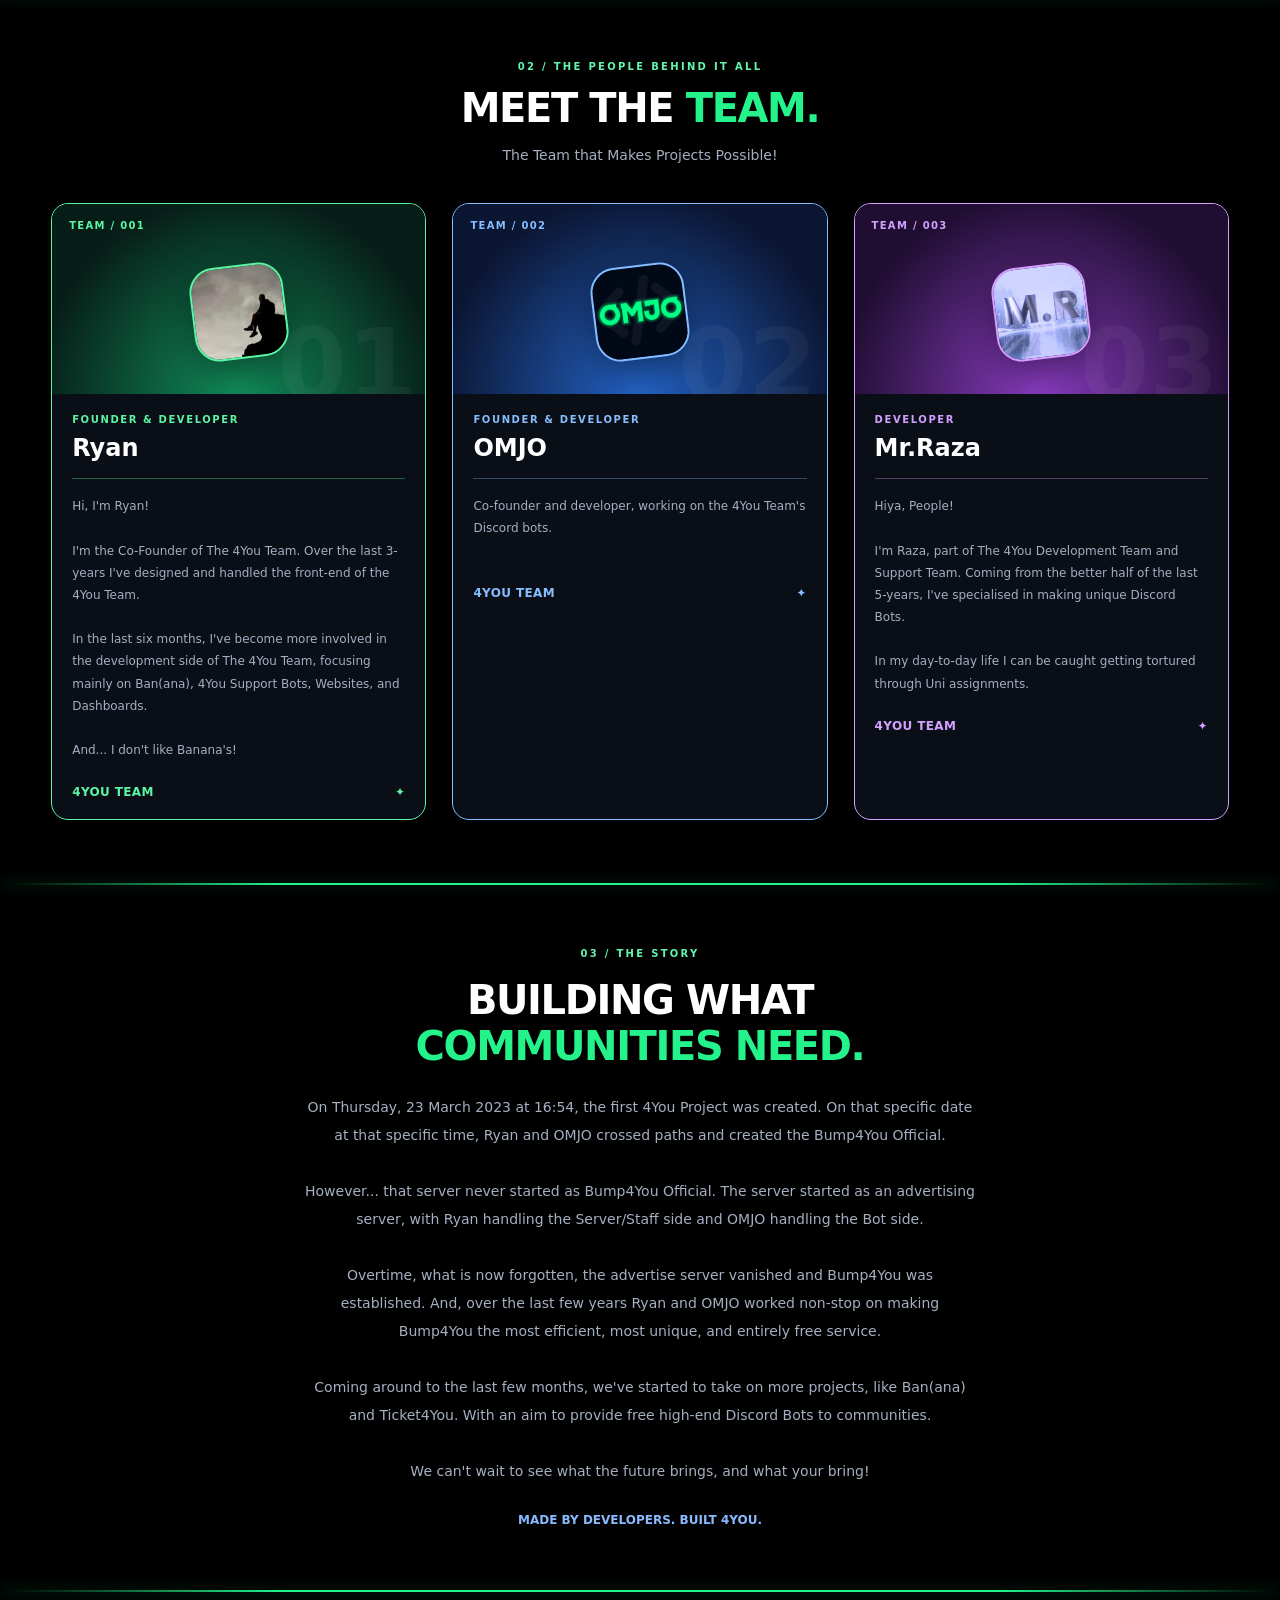
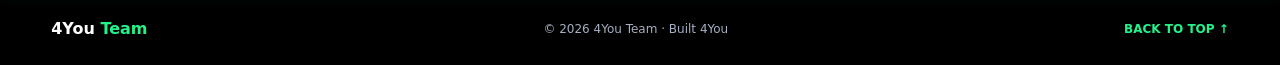
==== commit e7fdea6f: "Update index.html" ====
--- a/index.html
+++ b/index.html
@@ -60,9 +60,9 @@
       </div>
     </section>
     <div class="glowline" aria-hidden="true"></div>
-    <section id="about" class="section-shell about section-pad"><div class="about-inner"><p class="eyebrow">03 / THE STORY</p><h2>BUILDING WHAT<br><span class="green">COMMUNITIES NEED.</span></h2><p>4You Team is an independent Discord bot development team founded by Ryan and OMJO, alongside developer Mr.Raza. We focus on creating bots that serve real community needs.</p><strong>MADE BY DEVELOPERS. BUILT 4YOU.</strong></div></section>
+    <section id="about" class="section-shell about section-pad"><div class="about-inner"><p class="eyebrow">03 / THE STORY</p><h2>BUILDING WHAT<br><span class="green">COMMUNITIES NEED.</span></h2><p>On Thursday, 23 March 2023 at 16:54, the first 4You Project was created. On that specific date at that specific time, Ryan and OMJO crossed paths and created the Bump4You Official.<br><br>However... that server never started as Bump4You Official. The server started as an advertising server, with Ryan handling the Server/Staff side and OMJO handling the Bot side.<br><br>Overtime, what is now forgotten, the advertise server vanished and Bump4You was established. And, over the last few years Ryan and OMJO worked non-stop on making Bump4You the most efficient, most unique, and entirely free service.<br><br>Coming around to the last few months, we've started to take on more projects, like Ban(ana) and Ticket4You. With an aim to provide free high-end Discord Bots to communities.<br><br>We can't wait to see what the future brings, and what your bring!</p><strong>MADE BY DEVELOPERS. BUILT 4YOU.</strong></div></section>
     <div class="glowline" aria-hidden="true"></div>
   </main>
-  <footer class="footer section-shell"><strong>4You <span class="green">Team</span></strong><span>© 2026 4You Team · Built 4You 💚</span><a href="#home" data-link="links.footer">BACK TO TOP ↑</a></footer>
+  <footer class="footer section-shell"><strong>4You <span class="green">Team</span></strong><span>© 2026 4You Team · Built 4You</span><a href="#home" data-link="links.footer">BACK TO TOP ↑</a></footer>
 </body>
 </html>
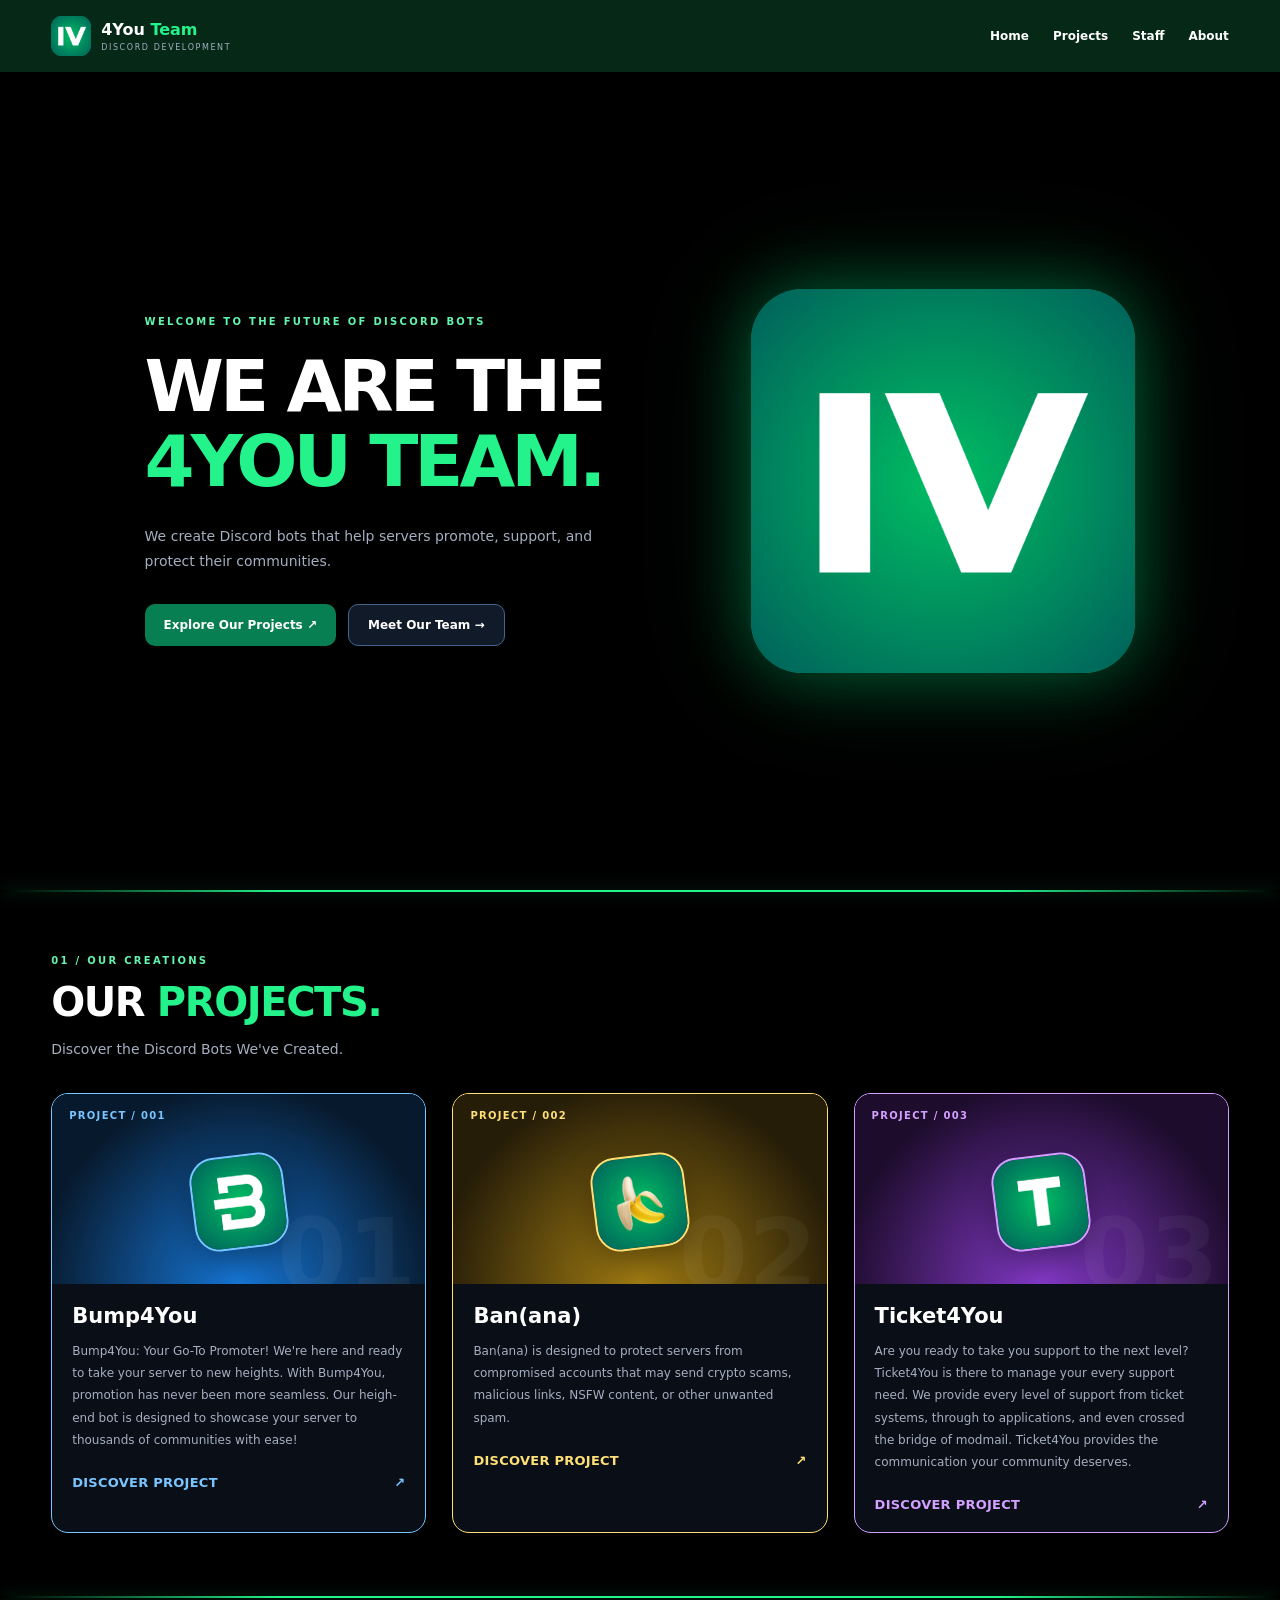
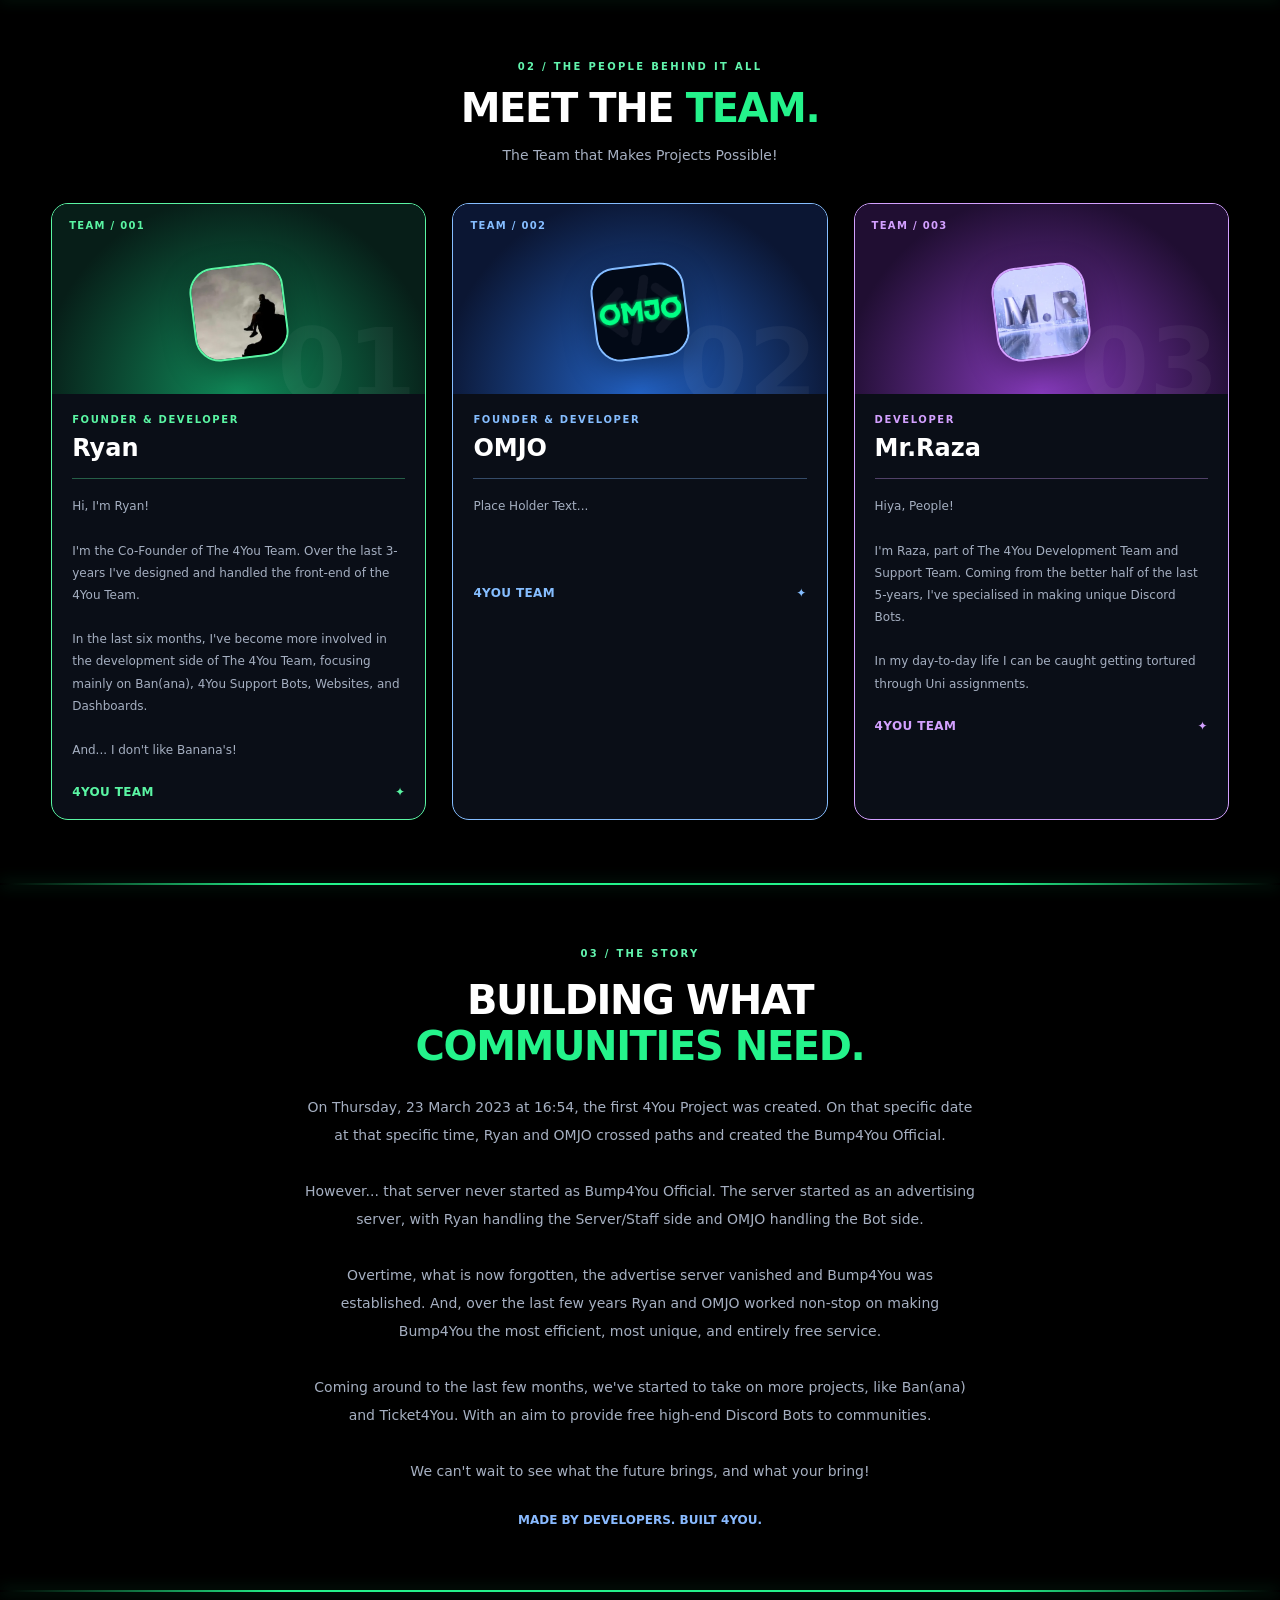
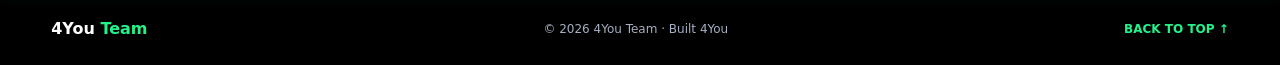
==== commit 34e7ab26: "Add OMJO team member card with placeholder text Added a new team member card for OMJO with placehold" ====
--- a/index.html
+++ b/index.html
@@ -55,7 +55,7 @@
       <div class="section-heading-centered"><p class="eyebrow">02 / THE PEOPLE BEHIND IT ALL</p><h2>MEET THE <span class="green">TEAM.</span></h2><p class="section-subtitle">The Team that Makes Projects Possible!</p></div>
       <div class="card-grid">
         <article class="card" style="--accent:#5af5a3;--bloom:#118b5a;--deep:#071e18"><div class="card-art"><div class="card-label">TEAM / 001</div><div class="card-center"><div class="card-icon initial" data-image="team.ryan.image"><img src="assets/ryan.webp" alt="ryan custom image" loading="eager"></div></div><span class="art-number">01</span></div><div class="card-body team-body"><p class="role">FOUNDER &amp; DEVELOPER</p><h3>Ryan</h3><div class="thin-rule"></div><p>Hi, I'm Ryan!<br><br>I'm the Co-Founder of The 4You Team. Over the last 3-years I've designed and handled the front-end of the 4You Team.<br><br>In the last six months, I've become more involved in the development side of The 4You Team, focusing mainly on Ban(ana), 4You Support Bots, Websites, and Dashboards.<br><br>And... I don't like Banana's!</p><a class="team-profile" data-link="team.ryan.profile" data-optional hidden>VIEW PROFILE ↗</a><div class="team-footer">4YOU TEAM <span>✦</span></div></div></article>
-        <article class="card" style="--accent:#85bdff;--bloom:#2362c4;--deep:#0b1633"><div class="card-art"><div class="card-label">TEAM / 002</div><div class="card-center"><div class="card-icon initial" data-image="team.omjo.image"><img src="assets/omjo.webp" alt="omjo custom image" loading="eager"></div></div><span class="art-number">02</span></div><div class="card-body team-body"><p class="role">FOUNDER &amp; DEVELOPER</p><h3>OMJO</h3><div class="thin-rule"></div><p>Co-founder and developer, working on the 4You Team's Discord bots.</p><a class="team-profile" data-link="team.omjo.profile" data-optional hidden>VIEW PROFILE ↗</a><div class="team-footer">4YOU TEAM <span>✦</span></div></div></article>
+        <article class="card" style="--accent:#85bdff;--bloom:#2362c4;--deep:#0b1633"><div class="card-art"><div class="card-label">TEAM / 002</div><div class="card-center"><div class="card-icon initial" data-image="team.omjo.image"><img src="assets/omjo.webp" alt="omjo custom image" loading="eager"></div></div><span class="art-number">02</span></div><div class="card-body team-body"><p class="role">FOUNDER &amp; DEVELOPER</p><h3>OMJO</h3><div class="thin-rule"></div><p>Place Holder Text...</p><a class="team-profile" data-link="team.omjo.profile" data-optional hidden>VIEW PROFILE ↗</a><div class="team-footer">4YOU TEAM <span>✦</span></div></div></article>
         <article class="card" style="--accent:#d3a0ff;--bloom:#873bbd;--deep:#200e32"><div class="card-art"><div class="card-label">TEAM / 003</div><div class="card-center"><div class="card-icon initial" data-image="team.mrraza.image"><img src="assets/mrraza.webp" alt="mrraza custom image" loading="eager"></div></div><span class="art-number">03</span></div><div class="card-body team-body"><p class="role">DEVELOPER</p><h3>Mr.Raza</h3><div class="thin-rule"></div><p>Hiya, People!<br><br>I'm Raza, part of The 4You Development Team and Support Team. Coming from the better half of the last 5-years, I've specialised in making unique Discord Bots.<br><br>In my day-to-day life I can be caught getting tortured through Uni assignments.</p><a class="team-profile" data-link="team.mrraza.profile" data-optional hidden>VIEW PROFILE ↗</a><div class="team-footer">4YOU TEAM <span>✦</span></div></div></article>
       </div>
     </section>
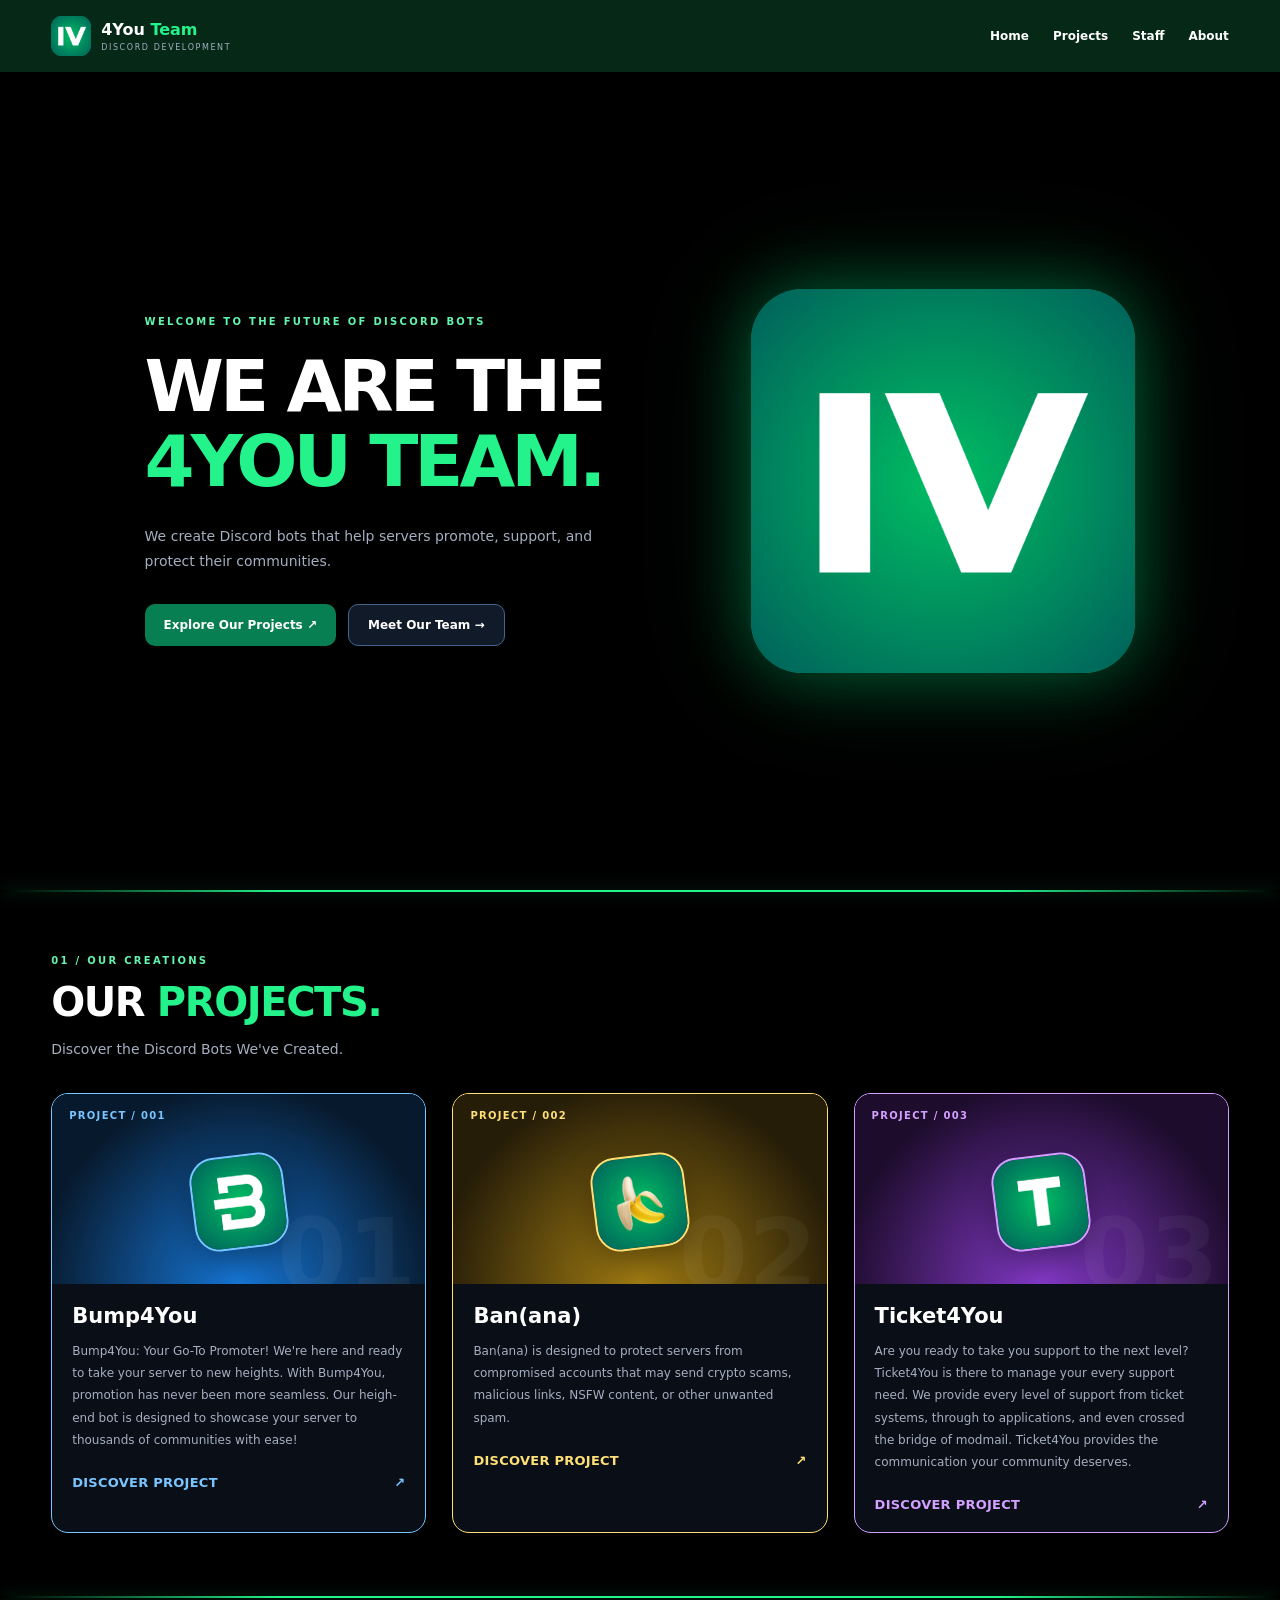
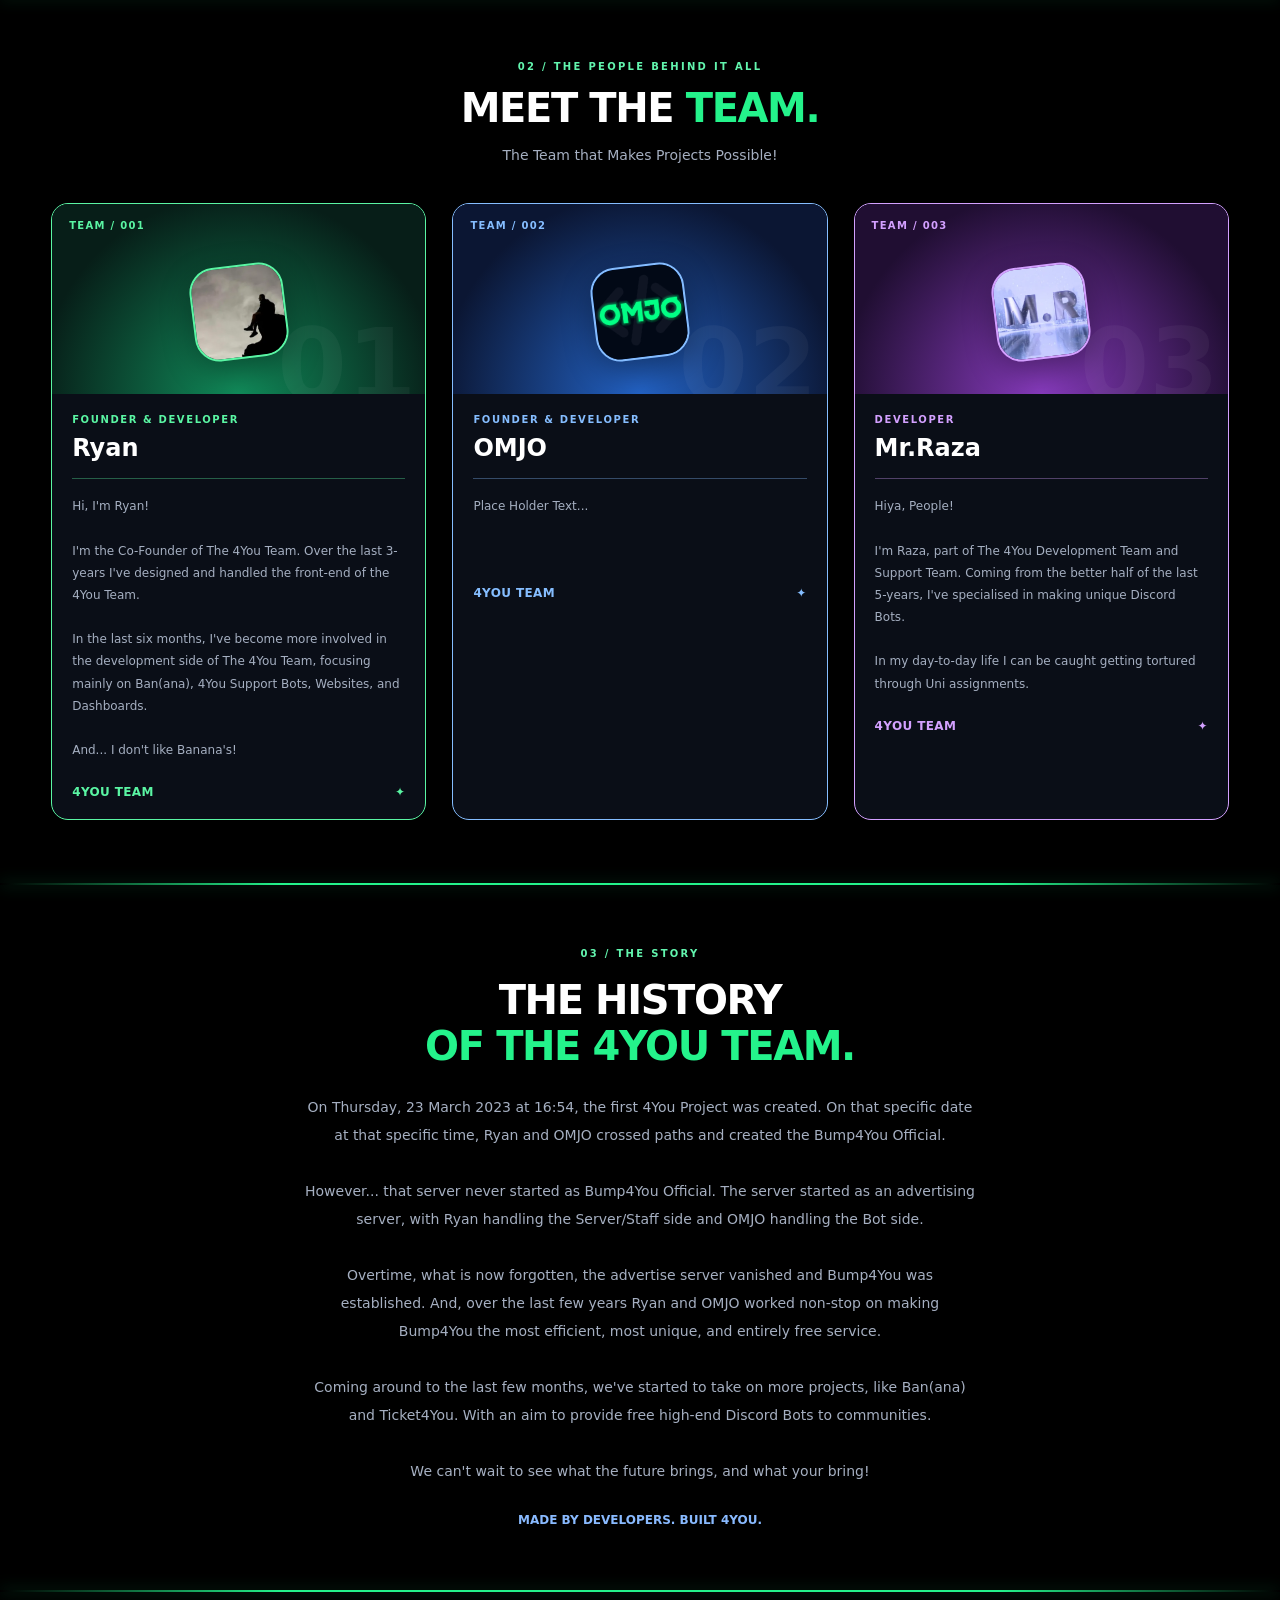
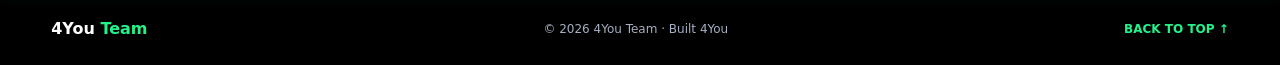
==== commit 3ca5c31b: "Update index.html" ====
--- a/index.html
+++ b/index.html
@@ -60,7 +60,7 @@
       </div>
     </section>
     <div class="glowline" aria-hidden="true"></div>
-    <section id="about" class="section-shell about section-pad"><div class="about-inner"><p class="eyebrow">03 / THE STORY</p><h2>BUILDING WHAT<br><span class="green">COMMUNITIES NEED.</span></h2><p>On Thursday, 23 March 2023 at 16:54, the first 4You Project was created. On that specific date at that specific time, Ryan and OMJO crossed paths and created the Bump4You Official.<br><br>However... that server never started as Bump4You Official. The server started as an advertising server, with Ryan handling the Server/Staff side and OMJO handling the Bot side.<br><br>Overtime, what is now forgotten, the advertise server vanished and Bump4You was established. And, over the last few years Ryan and OMJO worked non-stop on making Bump4You the most efficient, most unique, and entirely free service.<br><br>Coming around to the last few months, we've started to take on more projects, like Ban(ana) and Ticket4You. With an aim to provide free high-end Discord Bots to communities.<br><br>We can't wait to see what the future brings, and what your bring!</p><strong>MADE BY DEVELOPERS. BUILT 4YOU.</strong></div></section>
+    <section id="about" class="section-shell about section-pad"><div class="about-inner"><p class="eyebrow">03 / THE STORY</p><h2>THE HISTORY<br><span class="green">OF THE 4YOU TEAM.</span></h2><p>On Thursday, 23 March 2023 at 16:54, the first 4You Project was created. On that specific date at that specific time, Ryan and OMJO crossed paths and created the Bump4You Official.<br><br>However... that server never started as Bump4You Official. The server started as an advertising server, with Ryan handling the Server/Staff side and OMJO handling the Bot side.<br><br>Overtime, what is now forgotten, the advertise server vanished and Bump4You was established. And, over the last few years Ryan and OMJO worked non-stop on making Bump4You the most efficient, most unique, and entirely free service.<br><br>Coming around to the last few months, we've started to take on more projects, like Ban(ana) and Ticket4You. With an aim to provide free high-end Discord Bots to communities.<br><br>We can't wait to see what the future brings, and what your bring!</p><strong>MADE BY DEVELOPERS. BUILT 4YOU.</strong></div></section>
     <div class="glowline" aria-hidden="true"></div>
   </main>
   <footer class="footer section-shell"><strong>4You <span class="green">Team</span></strong><span>© 2026 4You Team · Built 4You</span><a href="#home" data-link="links.footer">BACK TO TOP ↑</a></footer>
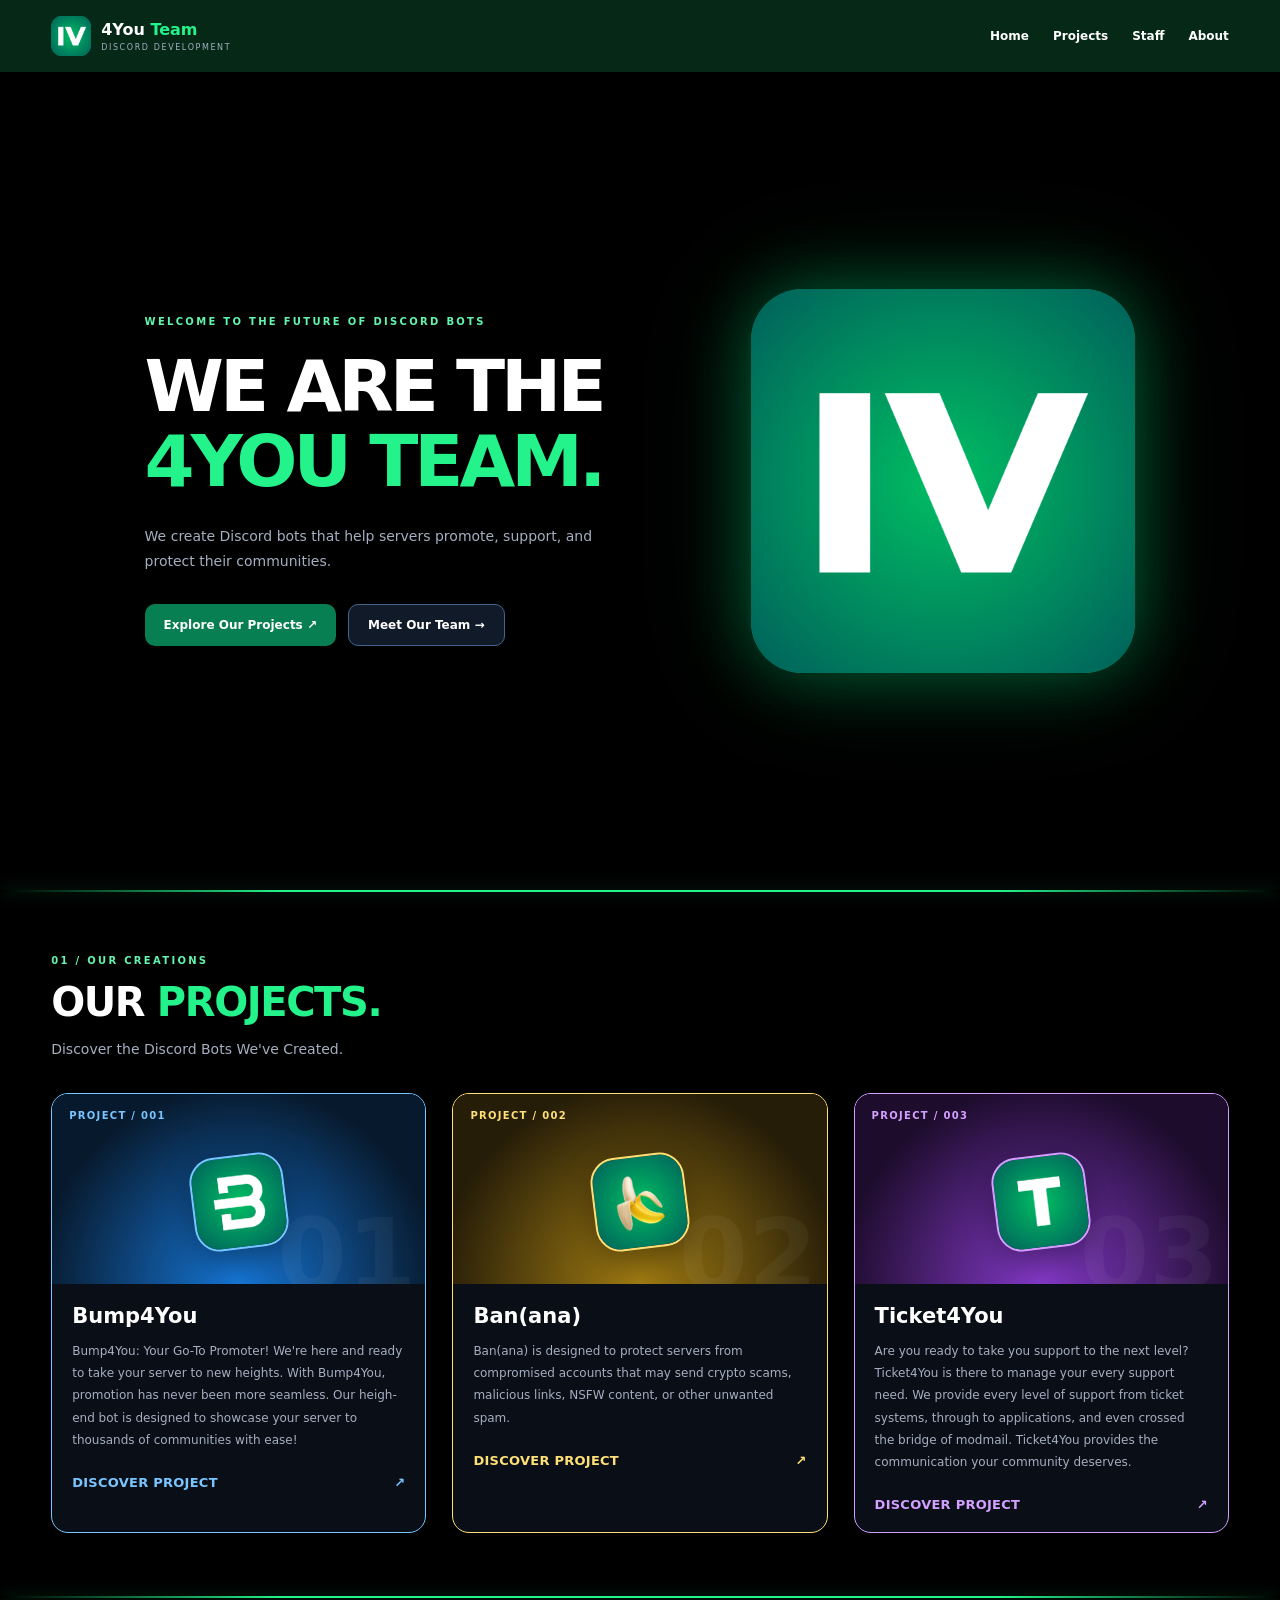
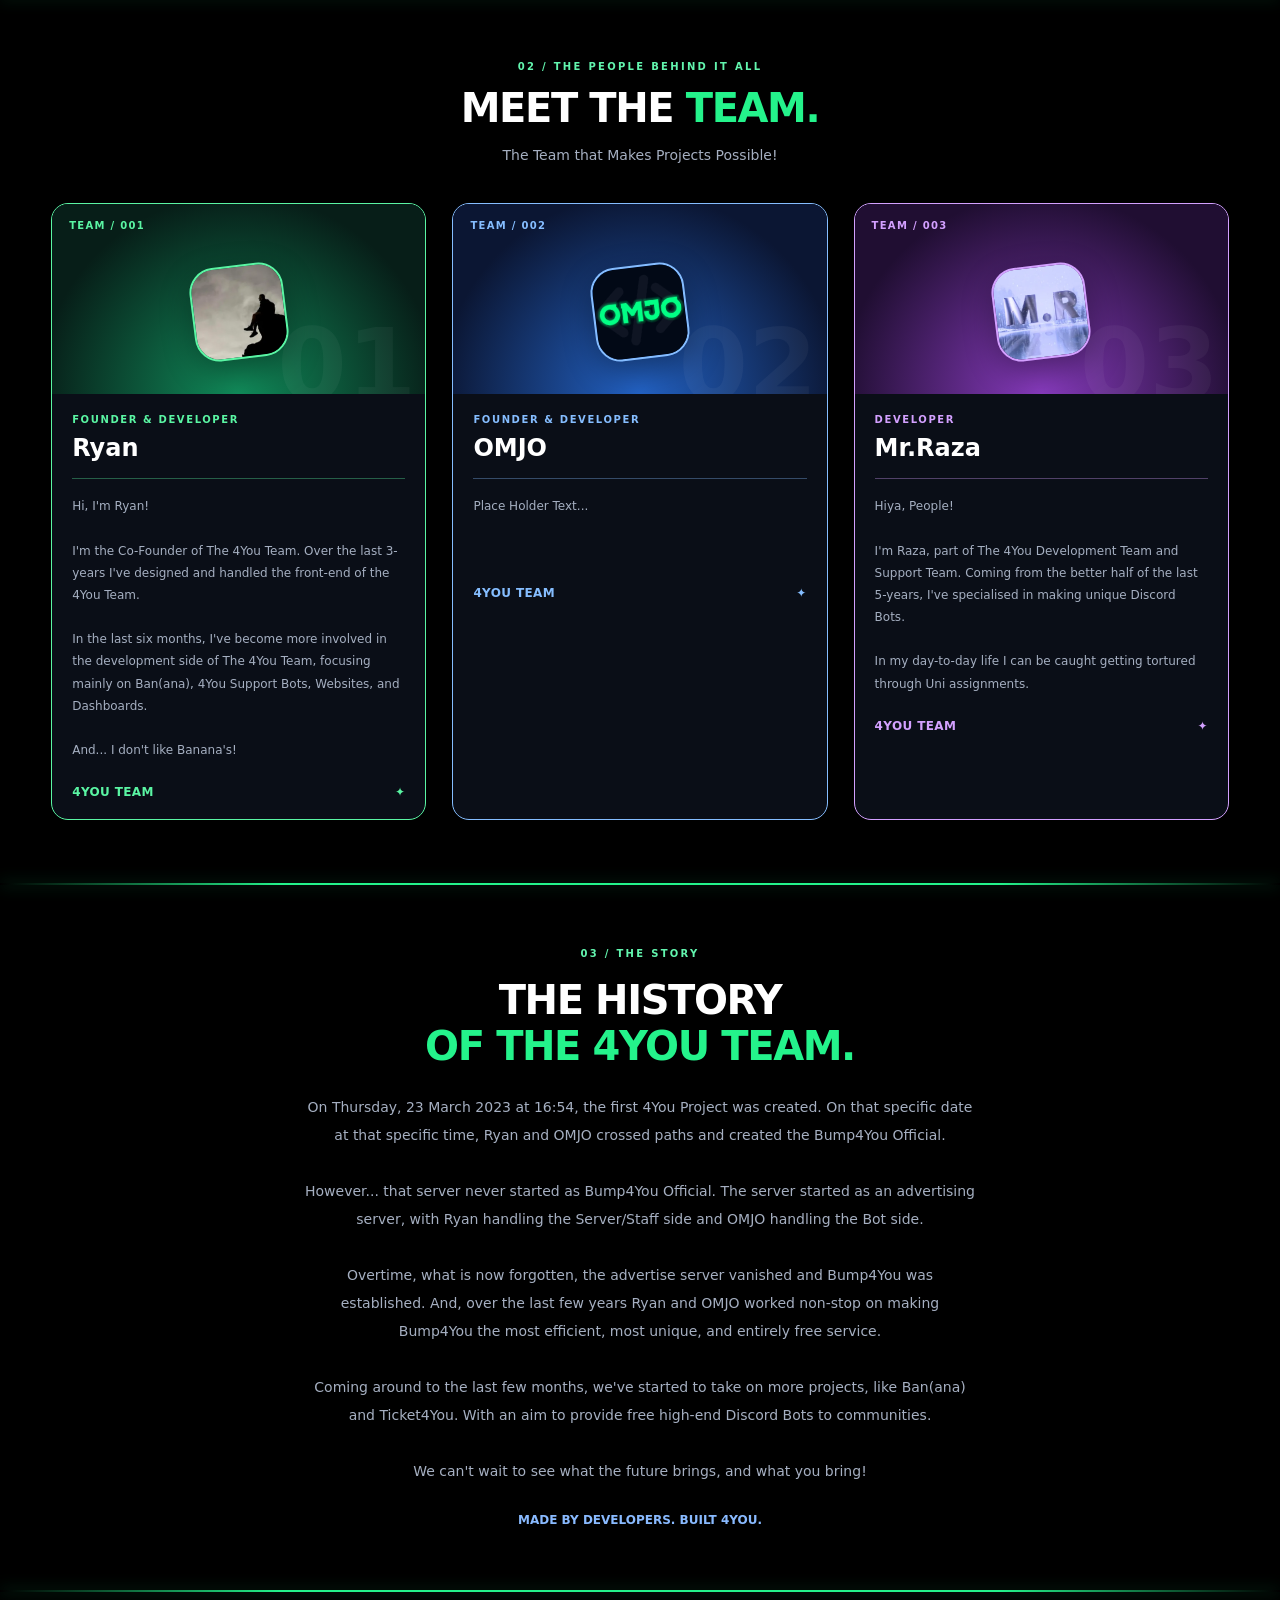
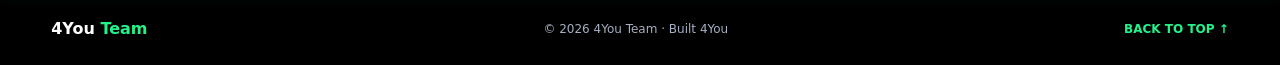
==== commit 09201d33: "Update about section with team history" ====
--- a/index.html
+++ b/index.html
@@ -60,7 +60,7 @@
       </div>
     </section>
     <div class="glowline" aria-hidden="true"></div>
-    <section id="about" class="section-shell about section-pad"><div class="about-inner"><p class="eyebrow">03 / THE STORY</p><h2>THE HISTORY<br><span class="green">OF THE 4YOU TEAM.</span></h2><p>On Thursday, 23 March 2023 at 16:54, the first 4You Project was created. On that specific date at that specific time, Ryan and OMJO crossed paths and created the Bump4You Official.<br><br>However... that server never started as Bump4You Official. The server started as an advertising server, with Ryan handling the Server/Staff side and OMJO handling the Bot side.<br><br>Overtime, what is now forgotten, the advertise server vanished and Bump4You was established. And, over the last few years Ryan and OMJO worked non-stop on making Bump4You the most efficient, most unique, and entirely free service.<br><br>Coming around to the last few months, we've started to take on more projects, like Ban(ana) and Ticket4You. With an aim to provide free high-end Discord Bots to communities.<br><br>We can't wait to see what the future brings, and what your bring!</p><strong>MADE BY DEVELOPERS. BUILT 4YOU.</strong></div></section>
+    <section id="about" class="section-shell about section-pad"><div class="about-inner"><p class="eyebrow">03 / THE STORY</p><h2>THE HISTORY<br><span class="green">OF THE 4YOU TEAM.</span></h2><p>On Thursday, 23 March 2023 at 16:54, the first 4You Project was created. On that specific date at that specific time, Ryan and OMJO crossed paths and created the Bump4You Official.<br><br>However... that server never started as Bump4You Official. The server started as an advertising server, with Ryan handling the Server/Staff side and OMJO handling the Bot side.<br><br>Overtime, what is now forgotten, the advertise server vanished and Bump4You was established. And, over the last few years Ryan and OMJO worked non-stop on making Bump4You the most efficient, most unique, and entirely free service.<br><br>Coming around to the last few months, we've started to take on more projects, like Ban(ana) and Ticket4You. With an aim to provide free high-end Discord Bots to communities.<br><br>We can't wait to see what the future brings, and what you bring!</p><strong>MADE BY DEVELOPERS. BUILT 4YOU.</strong></div></section>
     <div class="glowline" aria-hidden="true"></div>
   </main>
   <footer class="footer section-shell"><strong>4You <span class="green">Team</span></strong><span>© 2026 4You Team · Built 4You</span><a href="#home" data-link="links.footer">BACK TO TOP ↑</a></footer>
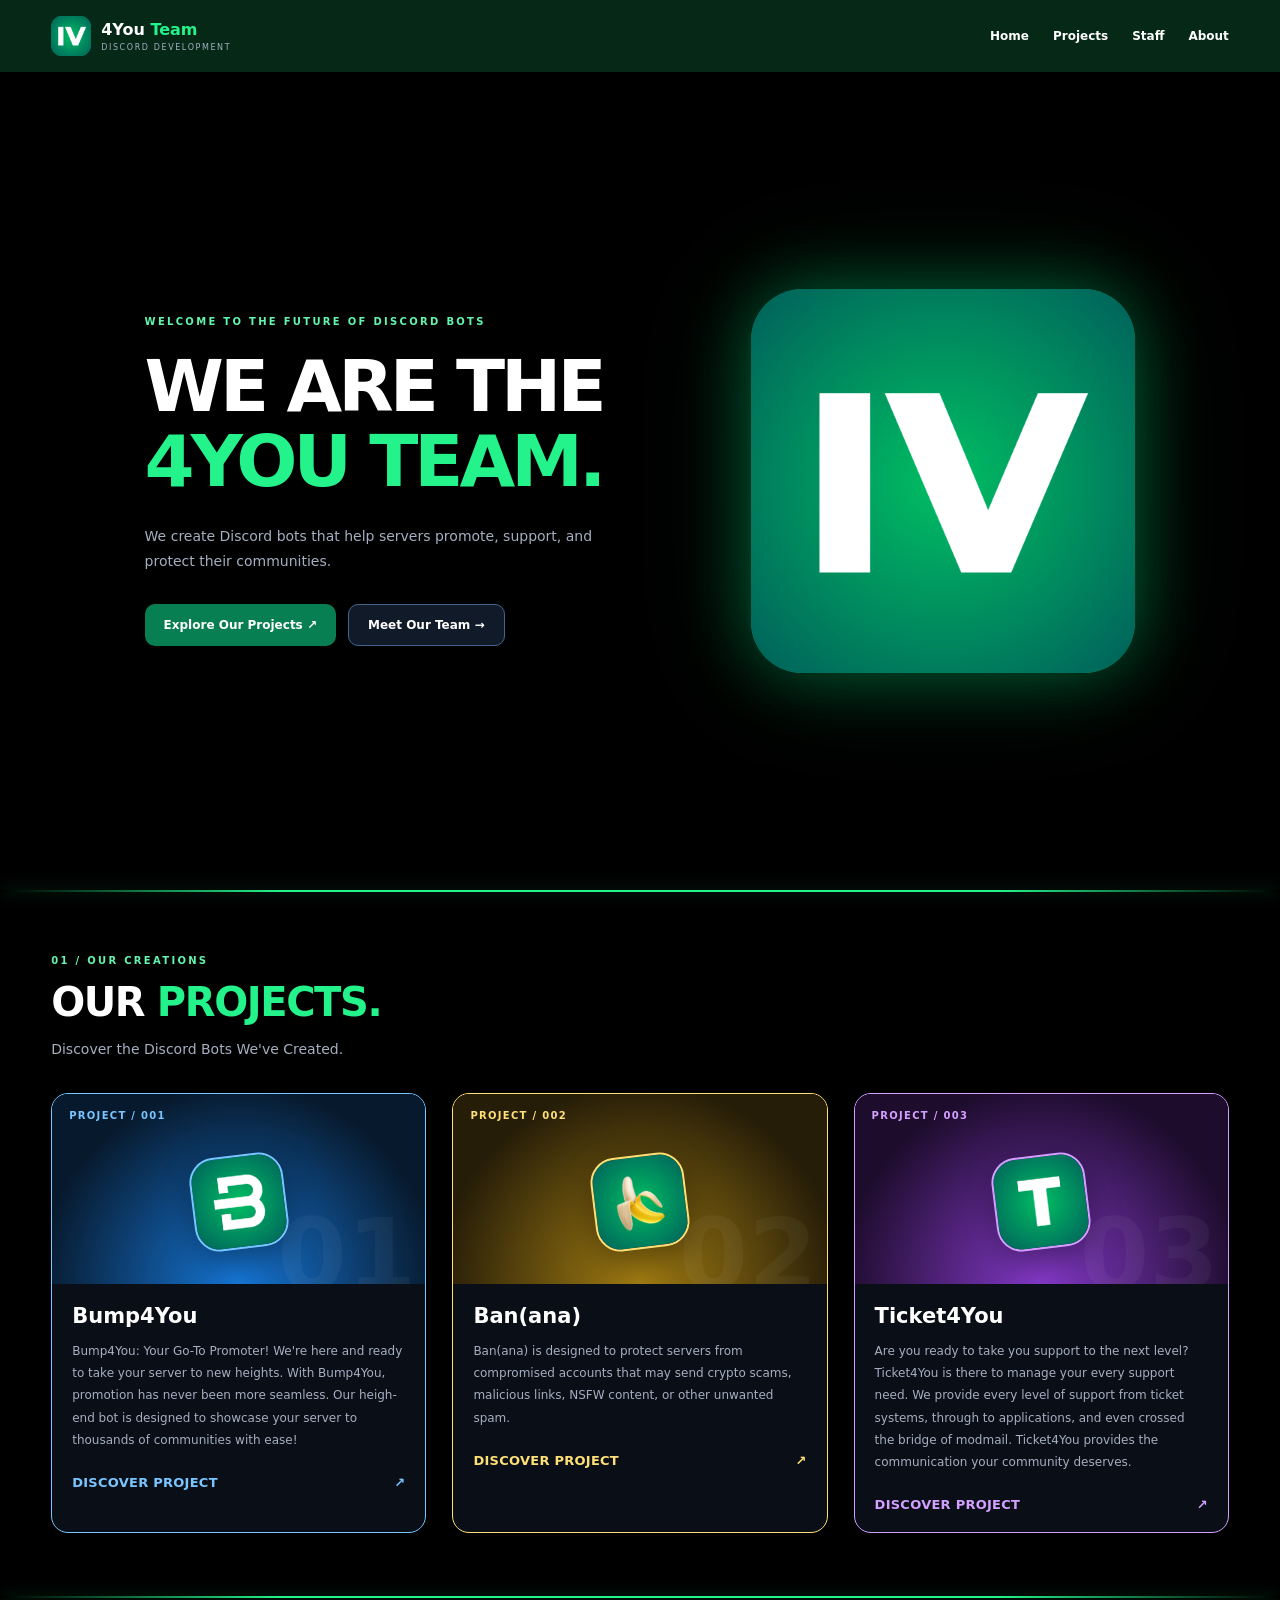
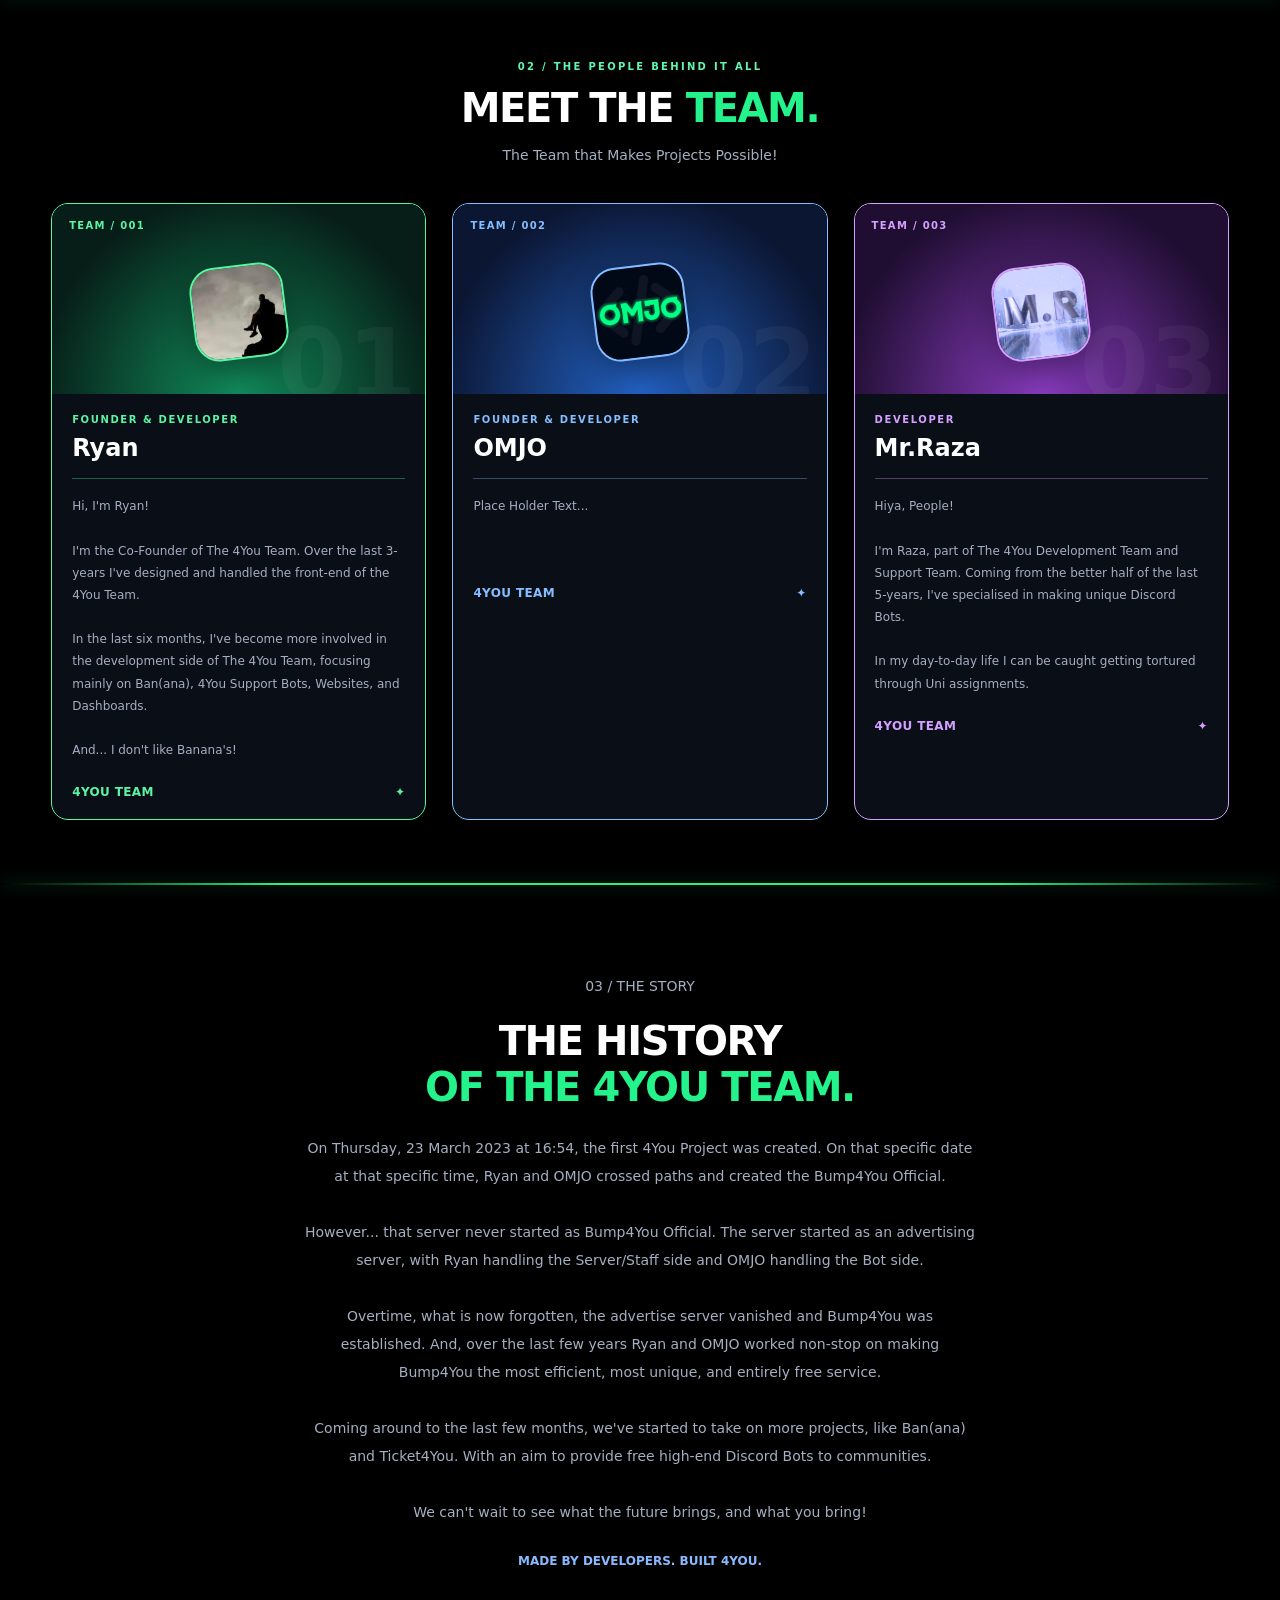
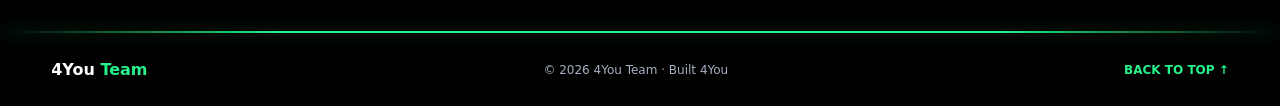
==== commit df6e1c00: "Update index.html" ====
--- a/index.html
+++ b/index.html
@@ -60,7 +60,7 @@
       </div>
     </section>
     <div class="glowline" aria-hidden="true"></div>
-    <section id="about" class="section-shell about section-pad"><div class="about-inner"><p class="eyebrow">03 / THE STORY</p><h2>THE HISTORY<br><span class="green">OF THE 4YOU TEAM.</span></h2><p>On Thursday, 23 March 2023 at 16:54, the first 4You Project was created. On that specific date at that specific time, Ryan and OMJO crossed paths and created the Bump4You Official.<br><br>However... that server never started as Bump4You Official. The server started as an advertising server, with Ryan handling the Server/Staff side and OMJO handling the Bot side.<br><br>Overtime, what is now forgotten, the advertise server vanished and Bump4You was established. And, over the last few years Ryan and OMJO worked non-stop on making Bump4You the most efficient, most unique, and entirely free service.<br><br>Coming around to the last few months, we've started to take on more projects, like Ban(ana) and Ticket4You. With an aim to provide free high-end Discord Bots to communities.<br><br>We can't wait to see what the future brings, and what you bring!</p><strong>MADE BY DEVELOPERS. BUILT 4YOU.</strong></div></section>
+    <section id="about" class="section-shell about section-pad"><div class="about-inner"><p class="green">03 / THE STORY</p><h2>THE HISTORY<br><span class="green">OF THE 4YOU TEAM.</span></h2><p>On Thursday, 23 March 2023 at 16:54, the first 4You Project was created. On that specific date at that specific time, Ryan and OMJO crossed paths and created the Bump4You Official.<br><br>However... that server never started as Bump4You Official. The server started as an advertising server, with Ryan handling the Server/Staff side and OMJO handling the Bot side.<br><br>Overtime, what is now forgotten, the advertise server vanished and Bump4You was established. And, over the last few years Ryan and OMJO worked non-stop on making Bump4You the most efficient, most unique, and entirely free service.<br><br>Coming around to the last few months, we've started to take on more projects, like Ban(ana) and Ticket4You. With an aim to provide free high-end Discord Bots to communities.<br><br>We can't wait to see what the future brings, and what you bring!</p><strong>MADE BY DEVELOPERS. BUILT 4YOU.</strong></div></section>
     <div class="glowline" aria-hidden="true"></div>
   </main>
   <footer class="footer section-shell"><strong>4You <span class="green">Team</span></strong><span>© 2026 4You Team · Built 4You</span><a href="#home" data-link="links.footer">BACK TO TOP ↑</a></footer>
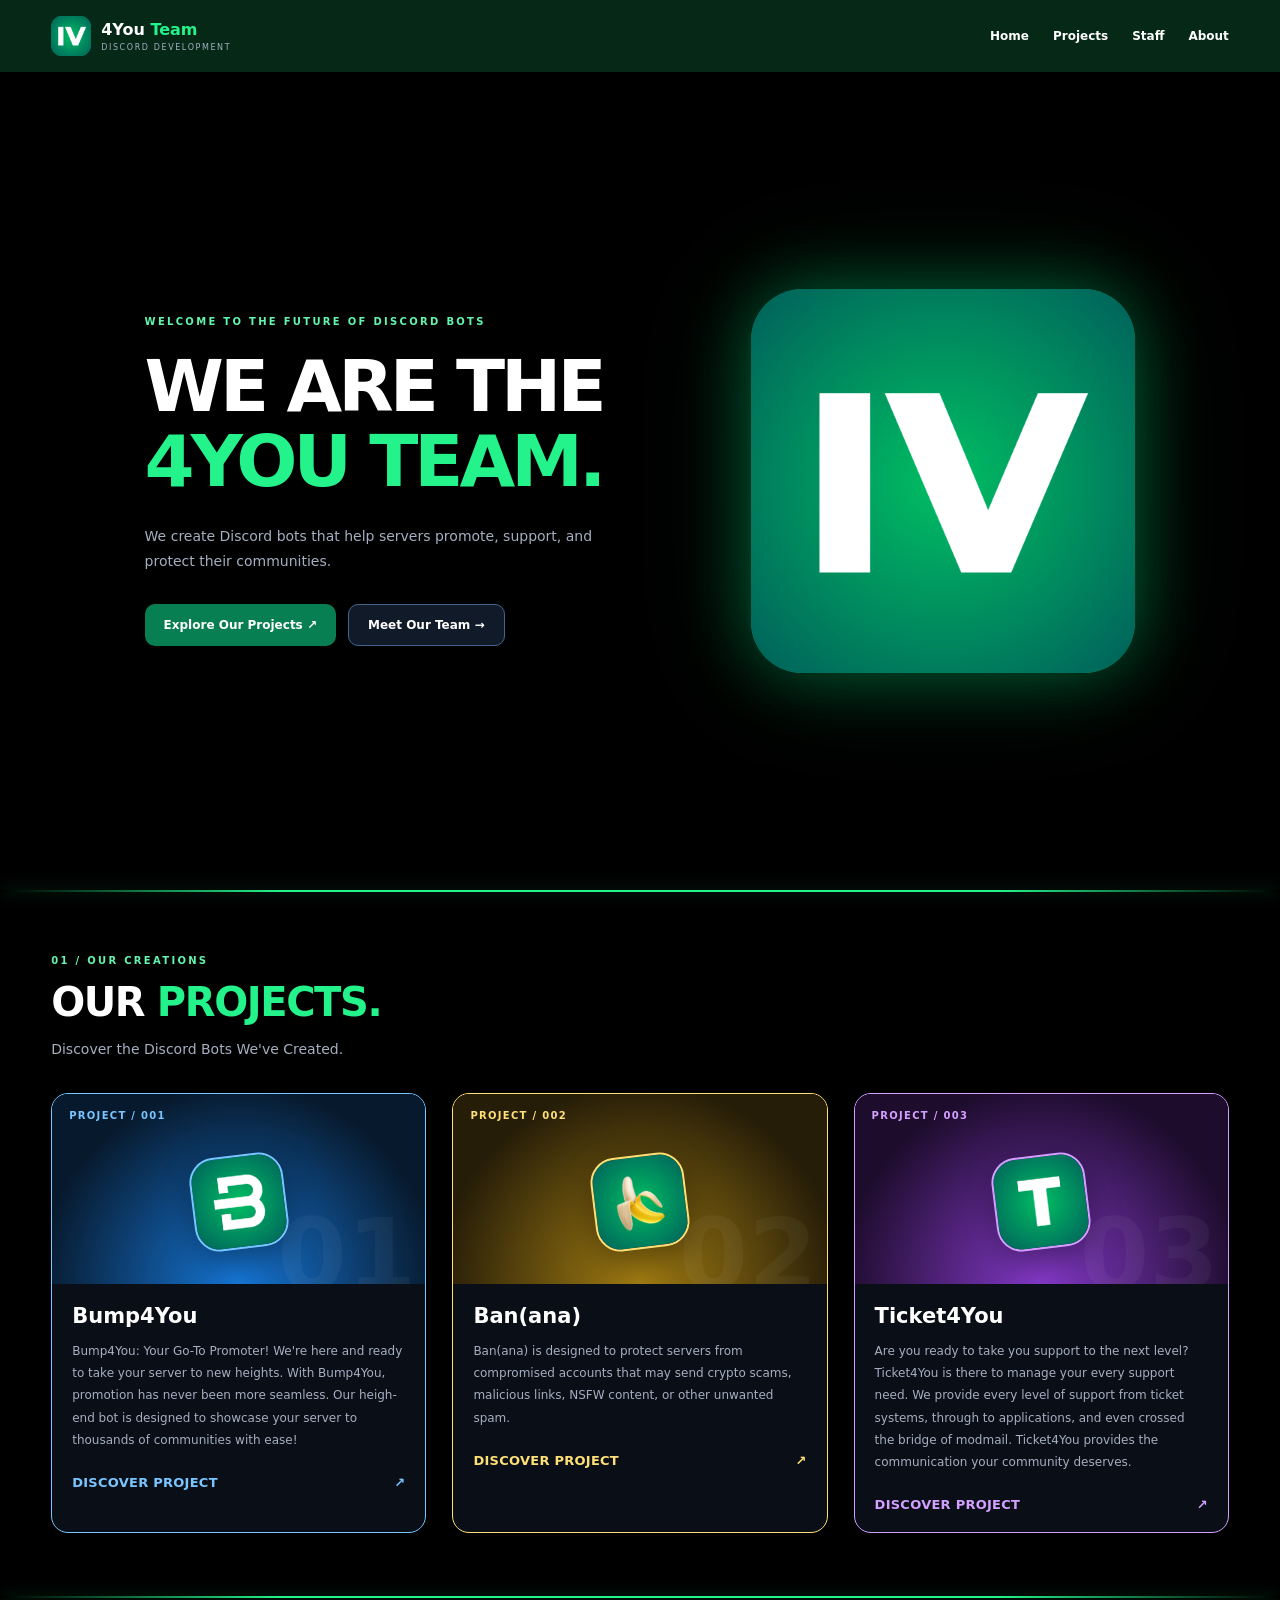
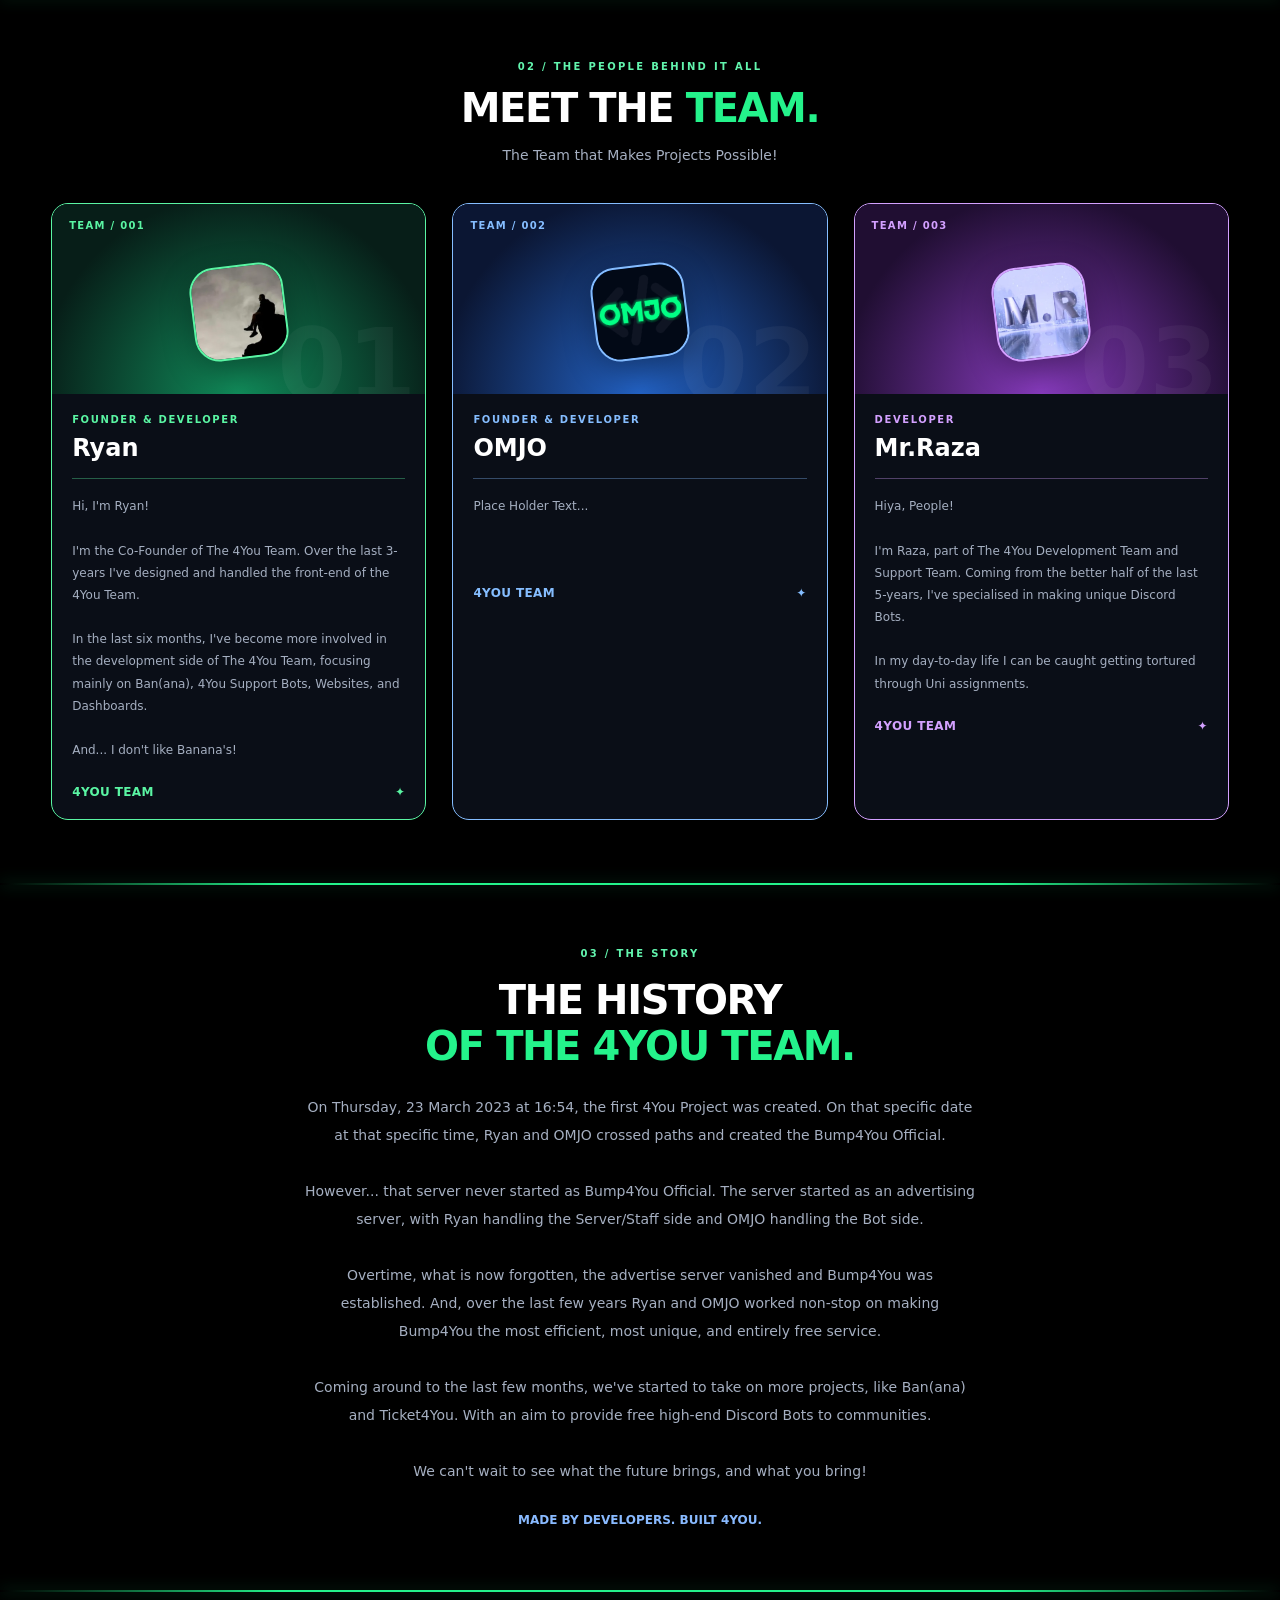
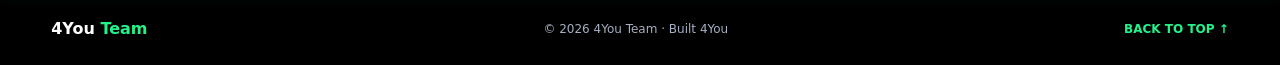
==== commit 29cd1516: "Change 'green' class to 'eyebrow' in about section" ====
--- a/index.html
+++ b/index.html
@@ -60,7 +60,7 @@
       </div>
     </section>
     <div class="glowline" aria-hidden="true"></div>
-    <section id="about" class="section-shell about section-pad"><div class="about-inner"><p class="green">03 / THE STORY</p><h2>THE HISTORY<br><span class="green">OF THE 4YOU TEAM.</span></h2><p>On Thursday, 23 March 2023 at 16:54, the first 4You Project was created. On that specific date at that specific time, Ryan and OMJO crossed paths and created the Bump4You Official.<br><br>However... that server never started as Bump4You Official. The server started as an advertising server, with Ryan handling the Server/Staff side and OMJO handling the Bot side.<br><br>Overtime, what is now forgotten, the advertise server vanished and Bump4You was established. And, over the last few years Ryan and OMJO worked non-stop on making Bump4You the most efficient, most unique, and entirely free service.<br><br>Coming around to the last few months, we've started to take on more projects, like Ban(ana) and Ticket4You. With an aim to provide free high-end Discord Bots to communities.<br><br>We can't wait to see what the future brings, and what you bring!</p><strong>MADE BY DEVELOPERS. BUILT 4YOU.</strong></div></section>
+    <section id="about" class="section-shell about section-pad"><div class="about-inner"><p class="eyebrow">03 / THE STORY</p><h2>THE HISTORY<br><span class="green">OF THE 4YOU TEAM.</span></h2><p>On Thursday, 23 March 2023 at 16:54, the first 4You Project was created. On that specific date at that specific time, Ryan and OMJO crossed paths and created the Bump4You Official.<br><br>However... that server never started as Bump4You Official. The server started as an advertising server, with Ryan handling the Server/Staff side and OMJO handling the Bot side.<br><br>Overtime, what is now forgotten, the advertise server vanished and Bump4You was established. And, over the last few years Ryan and OMJO worked non-stop on making Bump4You the most efficient, most unique, and entirely free service.<br><br>Coming around to the last few months, we've started to take on more projects, like Ban(ana) and Ticket4You. With an aim to provide free high-end Discord Bots to communities.<br><br>We can't wait to see what the future brings, and what you bring!</p><strong>MADE BY DEVELOPERS. BUILT 4YOU.</strong></div></section>
     <div class="glowline" aria-hidden="true"></div>
   </main>
   <footer class="footer section-shell"><strong>4You <span class="green">Team</span></strong><span>© 2026 4You Team · Built 4You</span><a href="#home" data-link="links.footer">BACK TO TOP ↑</a></footer>
